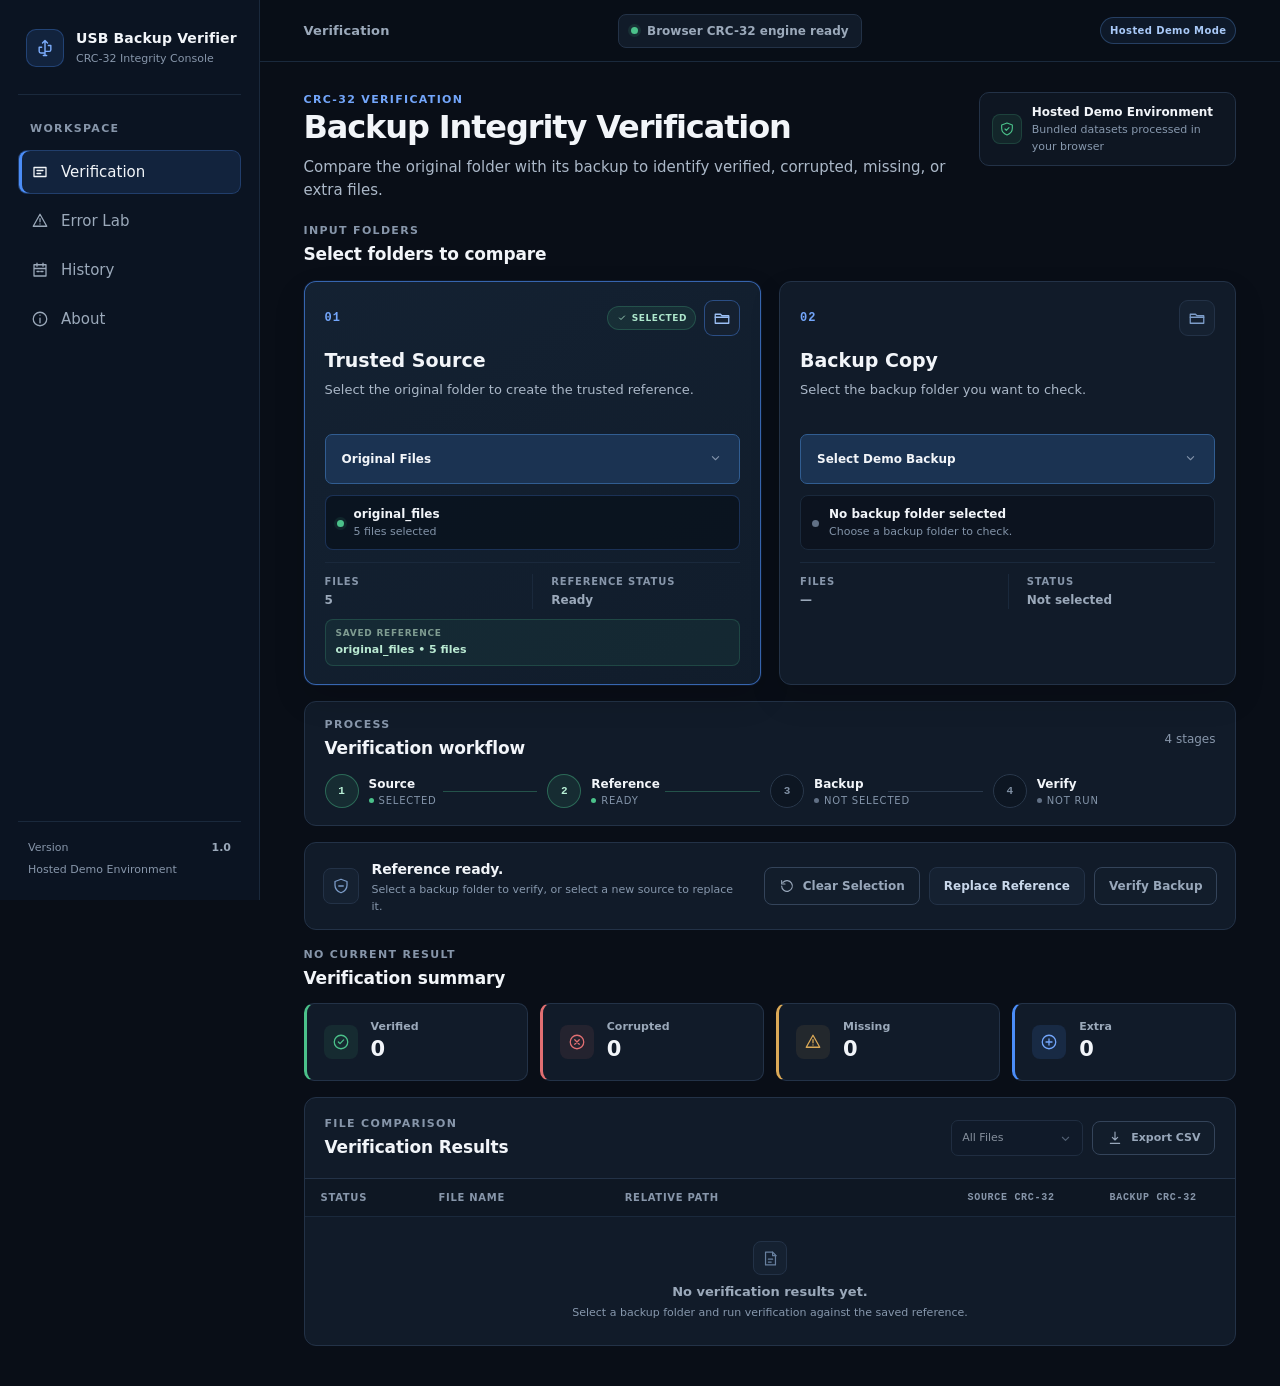
==== CN/static_demo/index.html @ d2a0a77e "Convert hosted demo to zero-cold-start static site" ====
<!doctype html>
<html lang="en">
<head>
    <meta charset="utf-8">
    <meta name="viewport" content="width=device-width, initial-scale=1">
    <meta name="description" content="Browser-based CRC-32 USB backup integrity demonstration.">
    <title>USB Backup Verifier</title>
    <link rel="icon" href="data:image/svg+xml,%3Csvg xmlns='http://www.w3.org/2000/svg' viewBox='0 0 64 64'%3E%3Crect width='64' height='64' rx='14' fill='%23111b29'/%3E%3Cpath d='M32 14v31m0-31 8 8m-8-8-8 8M22 31h-8v12a6 6 0 0 0 6 6h12m10-22h8v12a6 6 0 0 1-6 6H32' fill='none' stroke='%236da0f5' stroke-width='5' stroke-linecap='round' stroke-linejoin='round'/%3E%3C/svg%3E">
    <link rel="stylesheet" href="css/styles.css">
    <script src="js/crc32.js" defer></script>
    <script src="js/demo-data.js" defer></script>
    <script src="js/verification.js" defer></script>
    <script src="js/simulation.js" defer></script>
    <script src="js/error-lab.js" defer></script>
    <script src="js/history.js" defer></script>
    <script src="js/history-store.js" defer></script>
    <script src="js/target-picker.js" defer></script>
    <script src="js/select-picker.js" defer></script>
    <script src="js/verification-results.js" defer></script>
    <script src="js/app.js" defer></script>
</head>
<body data-app-mode="demo">
    <div class="app-shell">
        <aside class="sidebar" aria-label="Application sidebar">
            <div class="brand-block">
                <div class="brand-mark" aria-hidden="true">
                    <svg viewBox="0 0 24 24"><path d="M12 3v12m0-12 3 3m-3-3L9 6M8 11H5v5a2 2 0 0 0 2 2h5m4-9h3v5a2 2 0 0 1-2 2h-5m0-1v6m-2 0h4"/></svg>
                </div>
                <div class="brand-copy">
                    <p class="brand-name">USB Backup Verifier</p>
                    <p class="brand-subtitle">CRC-32 Integrity Console</p>
                </div>
            </div>
            <nav class="primary-nav" aria-label="Primary navigation">
                <p class="nav-label">Workspace</p>
                <a class="nav-item active" href="#verification" data-view-link="verification" aria-label="Verification" aria-current="page">
                    <svg viewBox="0 0 24 24" aria-hidden="true"><path d="M4 6h16v12H4zM8 10h8m-8 4h5"/></svg>
                    <span>Verification</span>
                </a>
                <a class="nav-item" href="#error-lab" data-view-link="error-lab" aria-label="Error Lab">
                    <svg viewBox="0 0 24 24" aria-hidden="true"><path d="m12 3 9 16H3L12 3Zm0 6v4m0 3v.01"/></svg>
                    <span>Error Lab</span>
                </a>
                <a class="nav-item" href="#history" data-view-link="history" aria-label="History">
                    <svg viewBox="0 0 24 24" aria-hidden="true"><path d="M4 5h16v15H4zM8 3v4m8-4v4M4 10h16m-12 4h3m2 0h3"/></svg>
                    <span>History</span>
                </a>
                <a class="nav-item" href="#about" data-view-link="about" aria-label="About">
                    <svg viewBox="0 0 24 24" aria-hidden="true"><circle cx="12" cy="12" r="9"/><path d="M12 11v6m0-10v.01"/></svg>
                    <span>About</span>
                </a>
            </nav>
            <div class="sidebar-meta">
                <div class="meta-row"><span>Version</span><strong>1.0</strong></div>
                <p>Hosted Demo Environment</p>
            </div>
        </aside>

        <main class="main-area">
            <header class="topbar">
                <div class="topbar-context"><h1 id="topbar-page-title">Verification</h1></div>
                <div class="engine-status" id="engine-status" role="status" aria-live="polite">
                    <span class="status-dot" aria-hidden="true"></span>
                    <span>Checking browser engine</span>
                </div>
                <span class="hosted-mode-badge" >Hosted Demo Mode</span>
            </header>

            <section class="content" id="verification-view" data-view="verification" aria-labelledby="page-title">
                <div class="page-header">
                    <div class="page-heading">
                        <p class="section-kicker">CRC-32 Verification</p>
                        <h2 id="page-title">Backup Integrity Verification</h2>
                        <p>Compare the original folder with its backup to identify verified, corrupted, missing, or extra files.</p>
                    </div>
                    <div class="local-processing" aria-label="Processing environment information">
                        <div class="local-processing-icon" aria-hidden="true">
                            <svg viewBox="0 0 24 24"><path d="M12 3 20 6v5c0 5-3.4 8.2-8 10-4.6-1.8-8-5-8-10V6l8-3Z"/><path d="m9 12 2 2 4-4"/></svg>
                        </div>
                        <div><strong>Hosted Demo Environment</strong><span>Bundled datasets processed in your browser</span></div>
                    </div>
                </div>

                <section class="workspace-section" aria-labelledby="folder-selection-title">
                    <div class="section-heading">
                        <div><p class="section-label">Input folders</p><h3 id="folder-selection-title">Select folders to compare</h3></div>
                    </div>
                    <div class="folder-grid">
                        <article class="folder-card" id="source-card">
                            <div class="folder-card-header">
                                <span class="card-number">01</span>
                                <div class="folder-card-status" aria-hidden="true">
                                    <span class="folder-ready-badge"><svg viewBox="0 0 24 24"><path d="m7 12 3 3 7-7"/></svg>Selected</span>
                                    <div class="folder-icon"><svg viewBox="0 0 24 24"><path d="M3 7h7l2 2h9v10H3V7Z"/><path d="M3 11h18"/></svg></div>
                                </div>
                            </div>
                            <h4>Trusted Source</h4>
                            <p class="folder-description">Select the original folder to create the trusted reference.</p>
                            <button class="button button-folder" id="select-source-button" type="button" hidden>
                                <svg viewBox="0 0 24 24" aria-hidden="true"><path d="M3 7h7l2 2h9v10H3V7Z"/><path d="M12 13v5m-2-3 2-2 2 2"/></svg>
                                <span id="select-source-label">Select Source Folder</span>
                            </button>
                            <div class="demo-dataset-control" id="source-demo-control" >
                                <select id="source-demo-select" hidden aria-hidden="true" tabindex="-1"><option value="original_files">Original Files</option></select>
                                <div class="history-select-picker demo-dataset-picker" id="source-demo-picker">
                                    <button class="history-picker-trigger" id="source-demo-trigger" type="button" role="combobox" aria-label="Select Demo Source" aria-haspopup="listbox" aria-expanded="false" aria-controls="source-demo-listbox"><span data-picker-value>Original Files</span><svg viewBox="0 0 24 24" aria-hidden="true"><path d="m7 9 5 5 5-5"/></svg></button>
                                    <div class="history-picker-listbox" id="source-demo-listbox" role="listbox" aria-label="Demo source datasets" hidden></div>
                                </div>
                            </div>
                            <div class="selection-state" role="status" aria-live="polite">
                                <span class="selection-indicator" aria-hidden="true"></span>
                                <div><strong id="source-folder-name">No source folder selected</strong><span id="source-selection-detail">Choose a folder to create the reference.</span></div>
                            </div>
                            <dl class="folder-metadata">
                                <div><dt>Files</dt><dd id="source-file-count">—</dd></div>
                                <div><dt>Reference status</dt><dd id="source-reference-status">Not created</dd></div>
                            </dl>
                            <div class="saved-reference-note" id="saved-reference-note" hidden>
                                <span>Saved reference</span>
                                <strong id="saved-reference-summary"></strong>
                            </div>
                        </article>

                        <article class="folder-card" id="backup-card">
                            <div class="folder-card-header">
                                <span class="card-number">02</span>
                                <div class="folder-card-status" aria-hidden="true">
                                    <span class="folder-ready-badge"><svg viewBox="0 0 24 24"><path d="m7 12 3 3 7-7"/></svg>Selected</span>
                                    <div class="folder-icon"><svg viewBox="0 0 24 24"><path d="M3 7h7l2 2h9v10H3V7Z"/><path d="M3 11h18"/></svg></div>
                                </div>
                            </div>
                            <h4>Backup Copy</h4>
                            <p class="folder-description">Select the backup folder you want to check.</p>
                            <button class="button button-folder" id="select-backup-button" type="button" hidden>
                                <svg viewBox="0 0 24 24" aria-hidden="true"><path d="M3 7h7l2 2h9v10H3V7Z"/><path d="M12 13v5m-2-3 2-2 2 2"/></svg>
                                <span id="select-backup-label">Select Backup Folder</span>
                            </button>
                            <div class="demo-dataset-control" id="backup-demo-control" >
                                <select id="backup-demo-select" hidden aria-hidden="true" tabindex="-1">
                                    <option value="" disabled selected>Select Demo Backup</option>
                                    <option value="backup_clean">Clean Backup</option><option value="backup_corrupted">Corrupted Backup</option><option value="backup_missing">Missing File Backup</option><option value="backup_extra">Extra File Backup</option><option value="backup_mixed">Mixed Issues Backup</option>
                                </select>
                                <div class="history-select-picker demo-dataset-picker" id="backup-demo-picker">
                                    <button class="history-picker-trigger" id="backup-demo-trigger" type="button" role="combobox" aria-label="Select Demo Backup" aria-haspopup="listbox" aria-expanded="false" aria-controls="backup-demo-listbox"><span data-picker-value>Select Demo Backup</span><svg viewBox="0 0 24 24" aria-hidden="true"><path d="m7 9 5 5 5-5"/></svg></button>
                                    <div class="history-picker-listbox" id="backup-demo-listbox" role="listbox" aria-label="Demo backup datasets" hidden></div>
                                </div>
                            </div>
                            <div class="selection-state" role="status" aria-live="polite">
                                <span class="selection-indicator" aria-hidden="true"></span>
                                <div><strong id="backup-folder-name">No backup folder selected</strong><span id="backup-selection-detail">Choose a backup folder to check.</span></div>
                            </div>
                            <dl class="folder-metadata">
                                <div><dt>Files</dt><dd id="backup-file-count">—</dd></div>
                                <div><dt>Status</dt><dd id="backup-status">Not selected</dd></div>
                            </dl>
                        </article>
                    </div>
                </section>

                <section class="workflow-panel" aria-labelledby="workflow-title">
                    <div class="panel-heading-inline">
                        <div><p class="section-label">Process</p><h3 id="workflow-title">Verification workflow</h3></div>
                        <span>4 stages</span>
                    </div>
                    <ol class="workflow-steps">
                        <li class="workflow-step" id="workflow-source" data-state="waiting">
                            <span class="workflow-index">1</span><div><strong>Source</strong><span class="workflow-state">Not selected</span></div>
                        </li>
                        <li class="workflow-step" id="workflow-reference" data-state="not-created">
                            <span class="workflow-index">2</span><div><strong>Reference</strong><span class="workflow-state">Not created</span></div>
                        </li>
                        <li class="workflow-step" id="workflow-backup" data-state="waiting">
                            <span class="workflow-index">3</span><div><strong>Backup</strong><span class="workflow-state">Not selected</span></div>
                        </li>
                        <li class="workflow-step" id="workflow-verify" data-state="not-run">
                            <span class="workflow-index">4</span><div><strong>Verify</strong><span class="workflow-state">Not run</span></div>
                        </li>
                    </ol>
                </section>

                <section class="action-panel" aria-labelledby="actions-title">
                    <div class="action-copy">
                        <div class="action-icon" aria-hidden="true"><svg viewBox="0 0 24 24"><path d="M12 3 20 6v5c0 5-3.4 8.2-8 10-4.6-1.8-8-5-8-10V6l8-3Z"/><path d="M9 12h6"/></svg></div>
                        <div>
                            <h3 id="actions-title">Ready to begin</h3>
                            <p id="actions-helper">Select a trusted source folder to create the reference.</p>
                            <p class="reference-feedback" id="reference-feedback" role="status" aria-live="polite" hidden></p>
                        </div>
                    </div>
                    <div class="action-buttons">
                        <button class="button button-ghost" id="clear-selection-button" type="button" disabled>
                            <svg viewBox="0 0 24 24" aria-hidden="true"><path d="M4 12a8 8 0 1 0 2-5.3M4 4v5h5"/></svg>
                            Clear Selection
                        </button>
                        <button class="button button-secondary" id="generate-reference-button" type="button" disabled>
                            <span class="button-spinner" id="generate-reference-spinner" aria-hidden="true" hidden></span>
                            <span id="generate-reference-label">Generate Reference</span>
                        </button>
                        <button class="button button-primary" id="verify-backup-button" type="button" disabled>
                            <span class="button-spinner" id="verify-backup-spinner" aria-hidden="true" hidden></span>
                            <span id="verify-backup-label">Verify Backup</span>
                        </button>
                    </div>
                </section>

                <section class="summary-section" aria-labelledby="summary-title">
                    <div class="section-heading compact-heading">
                        <div><p class="section-label" id="summary-state-label">No current result</p><h3 id="summary-title">Verification summary</h3></div>
                    </div>
                    <div class="summary-grid">
                        <article class="summary-card summary-verified">
                            <div class="summary-icon" aria-hidden="true"><svg viewBox="0 0 24 24"><circle cx="12" cy="12" r="9"/><path d="m8.5 12 2.2 2.2 4.8-5"/></svg></div>
                            <div><span>Verified</span><strong id="summary-verified-count">0</strong></div>
                        </article>
                        <article class="summary-card summary-corrupted">
                            <div class="summary-icon" aria-hidden="true"><svg viewBox="0 0 24 24"><circle cx="12" cy="12" r="9"/><path d="m9 9 6 6m0-6-6 6"/></svg></div>
                            <div><span>Corrupted</span><strong id="summary-corrupted-count">0</strong></div>
                        </article>
                        <article class="summary-card summary-missing">
                            <div class="summary-icon" aria-hidden="true"><svg viewBox="0 0 24 24"><path d="m12 3 9 16H3L12 3Z"/><path d="M12 9v4m0 3v.01"/></svg></div>
                            <div><span>Missing</span><strong id="summary-missing-count">0</strong></div>
                        </article>
                        <article class="summary-card summary-extra">
                            <div class="summary-icon" aria-hidden="true"><svg viewBox="0 0 24 24"><circle cx="12" cy="12" r="9"/><path d="M12 8v8m-4-4h8"/></svg></div>
                            <div><span>Extra</span><strong id="summary-extra-count">0</strong></div>
                        </article>
                    </div>
                </section>

                <section class="results-panel" aria-labelledby="results-title">
                    <div class="results-header">
                        <div><p class="section-label">File comparison</p><h3 id="results-title">Verification Results</h3></div>
                        <div class="results-controls">
                            <label class="visually-hidden" id="results-filter-label" for="results-filter">Filter verification results</label>
                            <select id="results-filter" hidden aria-hidden="true" tabindex="-1" disabled>
                                <option value="all">All Files</option>
                                <option value="verified">Verified</option>
                                <option value="corrupted">Corrupted</option>
                                <option value="missing">Missing</option>
                                <option value="extra">Extra</option>
                            </select>
                            <div class="history-select-picker verification-results-picker" id="results-filter-picker">
                                <button class="history-picker-trigger" id="results-filter-trigger" type="button" role="combobox" aria-labelledby="results-filter-label results-filter-value" aria-haspopup="listbox" aria-expanded="false" aria-controls="results-filter-listbox">
                                    <span data-picker-value id="results-filter-value">All Files</span>
                                    <svg viewBox="0 0 24 24" aria-hidden="true"><path d="m7 10 5 5 5-5"/></svg>
                                </button>
                                <div class="history-picker-listbox" id="results-filter-listbox" role="listbox" aria-labelledby="results-filter-label" hidden></div>
                            </div>
                            <button class="button button-ghost button-small" id="export-csv-button" type="button" disabled>
                                <span class="button-spinner" id="export-csv-spinner" aria-hidden="true" hidden></span>
                                <svg viewBox="0 0 24 24" aria-hidden="true"><path d="M12 3v12m0 0 4-4m-4 4-4-4M5 20h14"/></svg>
                                <span id="export-csv-label">Export CSV</span>
                            </button>
                        </div>
                    </div>
                    <div class="table-wrap">
                        <table>
                            <colgroup>
                                <col class="result-status-column">
                                <col class="result-file-column">
                                <col class="result-path-column">
                                <col class="result-crc-column">
                                <col class="result-crc-column">
                            </colgroup>
                            <thead><tr><th scope="col">Status</th><th scope="col">File Name</th><th scope="col">Relative Path</th><th scope="col">Source CRC-32</th><th scope="col">Backup CRC-32</th></tr></thead>
                            <tbody id="verification-results-body">
                                <tr>
                                    <td class="empty-results" colspan="5">
                                        <div class="empty-results-icon" aria-hidden="true"><svg viewBox="0 0 24 24"><path d="M5 3h10l4 4v14H5V3Z"/><path d="M15 3v5h5M9 13h6m-6 4h4"/></svg></div>
                                        <strong>No verification results yet.</strong>
                                        <span>Create a trusted reference, then select a backup folder to run verification.</span>
                                    </td>
                                </tr>
                            </tbody>
                        </table>
                    </div>
                </section>
            </section>

            <section class="content lab-content" id="error-lab-view" data-view="error-lab" aria-labelledby="lab-page-title" hidden>
                <div class="page-header">
                    <div class="page-heading">
                        <p class="section-kicker">CRC-32 Test Environment</p>
                        <h2 id="lab-page-title">Error Simulation Lab</h2>
                        <p>Create controlled backup errors and observe how CRC-32 integrity verification responds.</p>
                    </div>
                    <div class="local-processing lab-safety-heading" aria-label="Non-destructive testing information">
                        <div class="local-processing-icon" aria-hidden="true">
                            <svg viewBox="0 0 24 24"><path d="M12 3 20 6v5c0 5-3.4 8.2-8 10-4.6-1.8-8-5-8-10V6l8-3Z"/><path d="m9 12 2 2 4-4"/></svg>
                        </div>
                        <div><strong>Non-destructive testing</strong><span>Source and backup files stay unchanged</span></div>
                    </div>
                </div>

                <section class="lab-reference-panel" aria-labelledby="lab-reference-title">
                    <div class="lab-reference-copy">
                        <div class="lab-reference-icon" aria-hidden="true">
                            <svg viewBox="0 0 24 24"><path d="M5 3h10l4 4v14H5V3Z"/><path d="M15 3v5h5M9 13h6m-6 4h4"/></svg>
                        </div>
                        <div>
                            <p class="section-label">Trusted baseline</p>
                            <h3 id="lab-reference-title">Reference status</h3>
                            <p id="lab-reference-detail">Checking saved reference…</p>
                        </div>
                    </div>
                    <span class="reference-status-badge" id="lab-reference-badge">Checking</span>
                    <button class="button button-secondary" id="lab-go-verification-button" type="button" data-go-view="verification" hidden>Go to Verification</button>
                </section>

                <section class="lab-setup-grid" aria-label="Step 01 — Backup input">
                    <article class="lab-panel" id="lab-backup-card">
                        <div class="lab-panel-heading">
                            <div><p class="section-label">Step 01</p><h3>Select backup folder</h3></div>
                            <span class="lab-step-status" id="lab-backup-status">Not selected</span>
                        </div>
                        <p class="lab-panel-description">Choose a clean backup copy to use as the in-memory simulation baseline.</p>
                        <button class="button button-folder" id="lab-select-backup-button" type="button" hidden>
                            <svg viewBox="0 0 24 24" aria-hidden="true"><path d="M3 7h7l2 2h9v10H3V7Z"/><path d="M12 13v5m-2-3 2-2 2 2"/></svg>
                            <span id="lab-select-backup-label">Select Backup Folder</span>
                        </button>
                        <div class="demo-dataset-control" id="lab-demo-control" >
                            <select id="lab-demo-select" hidden aria-hidden="true" tabindex="-1"><option value="backup_clean">Clean Backup</option></select>
                            <div class="history-select-picker demo-dataset-picker" id="lab-demo-picker">
                                <button class="history-picker-trigger" id="lab-demo-trigger" type="button" role="combobox" aria-label="Select Demo Backup" aria-haspopup="listbox" aria-expanded="false" aria-controls="lab-demo-listbox"><span data-picker-value>Clean Backup</span><svg viewBox="0 0 24 24" aria-hidden="true"><path d="m7 9 5 5 5-5"/></svg></button>
                                <div class="history-picker-listbox" id="lab-demo-listbox" role="listbox" aria-label="Error Lab demo backup datasets" hidden></div>
                            </div>
                        </div>
                        <div class="selection-state" id="lab-backup-selection" role="status" aria-live="polite">
                            <span class="selection-indicator" aria-hidden="true"></span>
                            <div><strong id="lab-backup-name">No backup folder selected</strong><span id="lab-backup-detail">Choose a backup folder to begin.</span></div>
                        </div>
                    </article>
                </section>

                <fieldset class="simulation-methods">
                    <legend class="visually-hidden">Choose simulation method</legend>
                    <div class="simulation-methods-header">
                        <p class="section-label">Step 02</p>
                        <h3>Choose simulation method</h3>
                    </div>
                    <div class="simulation-grid">
                        <label class="simulation-option">
                            <input type="radio" name="lab-simulation" value="modify-byte" disabled>
                            <span class="simulation-option-header"><span class="simulation-option-code">M1</span><span class="simulation-option-marker" aria-hidden="true"></span></span>
                            <strong>Modify Byte</strong>
                            <span class="simulation-option-description">Changes one byte while keeping the file size unchanged.</span>
                            <em class="result-badge result-corrupted">Corrupted</em>
                        </label>
                        <label class="simulation-option">
                            <input type="radio" name="lab-simulation" value="append-data" disabled>
                            <span class="simulation-option-header"><span class="simulation-option-code">M2</span><span class="simulation-option-marker" aria-hidden="true"></span></span>
                            <strong>Append Data</strong>
                            <span class="simulation-option-description">Adds a small controlled byte sequence to the selected file.</span>
                            <em class="result-badge result-corrupted">Corrupted</em>
                        </label>
                        <label class="simulation-option">
                            <input type="radio" name="lab-simulation" value="truncate-file" disabled>
                            <span class="simulation-option-header"><span class="simulation-option-code">M3</span><span class="simulation-option-marker" aria-hidden="true"></span></span>
                            <strong>Truncate File</strong>
                            <span class="simulation-option-description">Removes a controlled number of bytes from the end of the file.</span>
                            <em class="result-badge result-corrupted">Corrupted</em>
                        </label>
                        <label class="simulation-option">
                            <input type="radio" name="lab-simulation" value="remove-file" disabled>
                            <span class="simulation-option-header"><span class="simulation-option-code">M4</span><span class="simulation-option-marker" aria-hidden="true"></span></span>
                            <strong>Remove File</strong>
                            <span class="simulation-option-description">Simulates the selected backup file as missing without deleting it from disk.</span>
                            <em class="result-badge result-missing">Missing</em>
                        </label>
                        <label class="simulation-option">
                            <input type="radio" name="lab-simulation" value="add-extra" disabled>
                            <span class="simulation-option-header"><span class="simulation-option-code">M5</span><span class="simulation-option-marker" aria-hidden="true"></span></span>
                            <strong>Add Extra File</strong>
                            <span class="simulation-option-description">Creates a temporary file that does not exist in the trusted reference.</span>
                            <em class="result-badge result-extra">Extra</em>
                        </label>
                    </div>
                </fieldset>

                <article class="lab-panel target-panel" aria-labelledby="lab-target-title">
                    <div class="lab-panel-heading">
                        <div><p class="section-label">Step 03</p><h3 id="lab-target-title">Choose target file</h3></div>
                        <span class="lab-step-status" id="lab-target-status">Not ready</span>
                    </div>
                    <p class="lab-panel-description" id="lab-target-help">Complete Steps 01 and 02 first.</p>
                    <div id="lab-target-control">
                        <label class="select-label" id="lab-target-label" for="lab-target-trigger">Relative file path</label>
                        <select class="lab-select" id="lab-target-select" disabled hidden>
                            <option value="">Select a target file</option>
                        </select>
                        <div class="lab-target-picker" id="lab-target-picker">
                            <button class="lab-select lab-target-trigger" id="lab-target-trigger" type="button" role="combobox" aria-labelledby="lab-target-label" aria-describedby="lab-target-help lab-target-note" aria-haspopup="listbox" aria-expanded="false" aria-controls="lab-target-listbox" disabled>
                                <span id="lab-target-value">Select a target file</span>
                                <svg viewBox="0 0 24 24" aria-hidden="true"><path d="m7 10 5 5 5-5"/></svg>
                            </button>
                            <div class="lab-target-listbox" id="lab-target-listbox" role="listbox" aria-labelledby="lab-target-label" hidden></div>
                        </div>
                    </div>
                    <div class="lab-target-info" id="lab-target-info" role="note" aria-describedby="lab-target-note" hidden>
                        <svg viewBox="0 0 24 24" aria-hidden="true"><path d="M14 3H6a2 2 0 0 0-2 2v14a2 2 0 0 0 2 2h12a2 2 0 0 0 2-2V9Z"/><path d="M14 3v6h6M12 12v6m-3-3h6"/></svg>
                        <span>Automatically generated during simulation</span>
                    </div>
                    <p class="field-note" id="lab-target-note">Full relative paths keep duplicate filenames distinct.</p>
                </article>

                <section class="lab-action-panel" aria-labelledby="lab-action-title">
                    <div class="lab-action-notice">
                        <div class="action-icon" aria-hidden="true"><svg viewBox="0 0 24 24"><path d="M12 3 20 6v5c0 5-3.4 8.2-8 10-4.6-1.8-8-5-8-10V6l8-3Z"/><path d="m9 12 2 2 4-4"/></svg></div>
                        <div>
                            <p class="section-label">Step 04</p>
                            <h3 id="lab-action-title">Run controlled simulation</h3>
                            <p>Mutations are applied only to temporary in-memory data.</p>
                            <p class="reference-feedback" id="lab-feedback" role="status" aria-live="polite" hidden></p>
                        </div>
                    </div>
                    <div class="action-buttons">
                        <span class="lab-step-status" id="lab-action-status">Not run</span>
                        <button class="button button-ghost" id="lab-reset-button" type="button" disabled>Reset Lab</button>
                        <button class="button button-primary" id="lab-run-button" type="button" disabled>
                            <span class="button-spinner" id="lab-run-spinner" aria-hidden="true" hidden></span>
                            <span id="lab-run-label">Run Simulation</span>
                        </button>
                    </div>
                </section>

                <section class="lab-result-panel" id="lab-result-panel" aria-labelledby="lab-result-title" aria-live="polite" hidden>
                    <div class="lab-result-header">
                        <div><p class="section-label">Simulation complete</p><h3 id="lab-result-title">Simulation Result</h3></div>
                        <span class="simulation-pass-badge" id="lab-result-badge">Expected result detected</span>
                    </div>
                    <dl class="lab-result-grid">
                        <div><dt>Method</dt><dd id="lab-result-simulation">—</dd></div>
                        <div><dt id="lab-result-target-label">Target</dt><dd id="lab-result-target">—</dd></div>
                        <div><dt>Expected Detection</dt><dd id="lab-result-expected">—</dd></div>
                        <div><dt>Detected Result</dt><dd id="lab-result-actual">—</dd></div>
                        <div><dt>Outcome</dt><dd id="lab-result-outcome">—</dd></div>
                    </dl>
                    <div class="lab-detail-grid">
                        <div class="lab-crc-card"><span>Reference CRC-32</span><strong id="lab-source-crc">—</strong></div>
                        <div class="lab-crc-card"><span>Simulated Backup CRC-32</span><strong id="lab-backup-crc">—</strong></div>
                        <div class="lab-size-card" id="lab-size-card" hidden>
                            <span>Original size</span><strong id="lab-original-size">—</strong>
                            <span>Simulated size</span><strong id="lab-simulated-size">—</strong>
                        </div>
                    </div>
                    <div class="lab-summary" aria-label="Simulation verification totals">
                        <div><span>Verified</span><strong id="lab-summary-verified">0</strong></div>
                        <div><span>Corrupted</span><strong id="lab-summary-corrupted">0</strong></div>
                        <div><span>Missing</span><strong id="lab-summary-missing">0</strong></div>
                        <div><span>Extra</span><strong id="lab-summary-extra">0</strong></div>
                    </div>
                </section>
            </section>

            <section class="content history-content" id="history-view" data-view="history" aria-labelledby="history-page-title" hidden>
                <div class="page-header history-page-header">
                    <div class="page-heading">
                        <p class="section-kicker">Verification Records</p>
                        <h2 id="history-page-title">Verification History</h2>
                        <p>Review previous backup integrity checks and inspect detected differences.</p>
                    </div>
                    <div class="local-processing" aria-label="History storage information">
                        <div class="local-processing-icon" aria-hidden="true">
                            <svg viewBox="0 0 24 24"><path d="M4 5h16v15H4zM8 3v4m8-4v4M4 10h16"/><path d="M8 14h3m2 0h3m-8 3h3"/></svg>
                        </div>
                        <div><strong>Local browser history</strong><span>Stored on this device</span></div>
                    </div>
                </div>

                <div class="history-metrics" aria-label="History totals">
                    <article class="history-metric"><span>Total checks</span><strong id="history-total-count">0</strong></article>
                    <article class="history-metric history-metric-clean"><span>Clean checks</span><strong id="history-clean-count">0</strong></article>
                    <article class="history-metric history-metric-issues"><span>Checks with issues</span><strong id="history-issues-count">0</strong></article>
                </div>

                <section class="history-list-panel" aria-labelledby="history-list-title">
                    <div class="history-panel-header">
                        <div><p class="section-label">Verification history</p><h3 id="history-list-title">Completed checks</h3></div>
                        <button class="button button-ghost button-small history-clear-button" id="history-clear-button" type="button" disabled>
                            <svg viewBox="0 0 24 24" aria-hidden="true"><path d="M4 7h16M9 7V4h6v3m-8 0 1 13h8l1-13M10 11v5m4-5v5"/></svg>
                            Clear History
                        </button>
                    </div>
                    <div class="history-toolbar" id="history-toolbar" hidden>
                        <label class="history-search" for="history-search-input">
                            <span class="visually-hidden">Search history</span>
                            <svg viewBox="0 0 24 24" aria-hidden="true"><circle cx="11" cy="11" r="7"/><path d="m16 16 4 4"/></svg>
                            <input id="history-search-input" type="search" placeholder="Search history" autocomplete="off">
                        </label>
                        <div class="history-toolbar-field">
                            <span id="history-status-label">Status</span>
                            <select id="history-status-filter" hidden aria-hidden="true" tabindex="-1">
                                <option value="all">All</option>
                                <option value="clean">Clean</option>
                                <option value="issues">Issues</option>
                            </select>
                            <div class="history-select-picker" id="history-status-picker">
                                <button class="history-picker-trigger" id="history-status-trigger" type="button" role="combobox" aria-labelledby="history-status-label history-status-value" aria-haspopup="listbox" aria-expanded="false" aria-controls="history-status-listbox">
                                    <span data-picker-value id="history-status-value">All</span>
                                    <svg viewBox="0 0 24 24" aria-hidden="true"><path d="m7 10 5 5 5-5"/></svg>
                                </button>
                                <div class="history-picker-listbox" id="history-status-listbox" role="listbox" aria-labelledby="history-status-label" hidden></div>
                            </div>
                        </div>
                        <div class="history-toolbar-field">
                            <span id="history-sort-label">Sort</span>
                            <select id="history-sort-order" hidden aria-hidden="true" tabindex="-1">
                                <option value="newest">Newest first</option>
                                <option value="oldest">Oldest first</option>
                            </select>
                            <div class="history-select-picker" id="history-sort-picker">
                                <button class="history-picker-trigger" id="history-sort-trigger" type="button" role="combobox" aria-labelledby="history-sort-label history-sort-value" aria-haspopup="listbox" aria-expanded="false" aria-controls="history-sort-listbox">
                                    <span data-picker-value id="history-sort-value">Newest first</span>
                                    <svg viewBox="0 0 24 24" aria-hidden="true"><path d="m7 10 5 5 5-5"/></svg>
                                </button>
                                <div class="history-picker-listbox" id="history-sort-listbox" role="listbox" aria-labelledby="history-sort-label" hidden></div>
                            </div>
                        </div>
                        <output class="history-result-count" id="history-result-count" aria-live="polite"></output>
                    </div>
                    <p class="history-feedback" id="history-feedback" role="status" aria-live="polite" hidden></p>
                    <div class="history-list" id="history-list"></div>
                    <div class="history-filter-empty" id="history-filter-empty" hidden>
                        <div class="empty-results-icon" aria-hidden="true"><svg viewBox="0 0 24 24"><circle cx="11" cy="11" r="7"/><path d="m16 16 4 4M8 11h6"/></svg></div>
                        <strong>No matching checks</strong>
                        <span>Try changing your search or filters.</span>
                    </div>
                    <div class="history-empty" id="history-empty">
                        <div class="empty-results-icon" aria-hidden="true"><svg viewBox="0 0 24 24"><path d="M4 5h16v15H4zM8 3v4m8-4v4M4 10h16"/><path d="M8 15h8"/></svg></div>
                        <strong>No verification history yet</strong>
                        <span>Completed backup checks will appear here.</span>
                        <button class="button button-primary" type="button" data-go-view="verification">Go to Verification</button>
                    </div>
                </section>

                <section class="history-detail-panel" id="history-detail-panel" aria-labelledby="history-detail-title" hidden>
                    <div class="history-panel-header history-detail-header">
                        <div><p class="section-label">Check details</p><h3 id="history-detail-title">Verification details</h3></div>
                        <div class="history-detail-actions">
                            <button class="button button-secondary button-small" id="history-export-csv-button" type="button" disabled>
                                <span class="button-spinner" id="history-export-csv-spinner" aria-hidden="true" hidden></span>
                                <svg viewBox="0 0 24 24" aria-hidden="true"><path d="M12 3v12m0 0 4-4m-4 4-4-4M5 20h14"/></svg>
                                <span id="history-export-csv-label">Export CSV</span>
                            </button>
                            <button class="button button-ghost button-small" id="history-detail-close" type="button" aria-label="Close verification details">Close</button>
                        </div>
                    </div>
                    <dl class="history-detail-meta">
                        <div><dt>Checked</dt><dd id="history-detail-checked">—</dd></div>
                        <div><dt>Reference</dt><dd id="history-detail-reference">—</dd></div>
                        <div><dt>Backup</dt><dd id="history-detail-backup">—</dd></div>
                        <div><dt>Overall result</dt><dd><span class="history-status" id="history-detail-overall">—</span></dd></div>
                        <div><dt>Reference created</dt><dd id="history-detail-reference-date">—</dd></div>
                    </dl>
                    <div class="history-detail-summary" aria-label="Selected check totals">
                        <div><span>Verified</span><strong id="history-detail-verified">0</strong></div>
                        <div><span>Corrupted</span><strong id="history-detail-corrupted">0</strong></div>
                        <div><span>Missing</span><strong id="history-detail-missing">0</strong></div>
                        <div><span>Extra</span><strong id="history-detail-extra">0</strong></div>
                    </div>
                    <div class="history-detail-results-header">
                        <div class="history-detail-results-title">
                            <h4>File results</h4>
                            <output id="history-results-count" aria-live="polite"></output>
                        </div>
                        <div class="history-detail-filter">
                            <span id="history-results-filter-label">Filter</span>
                            <select id="history-results-filter" hidden aria-hidden="true" tabindex="-1">
                                <option value="all">All Files</option>
                                <option value="verified">Verified</option>
                                <option value="corrupted">Corrupted</option>
                                <option value="missing">Missing</option>
                                <option value="extra">Extra</option>
                            </select>
                            <div class="history-select-picker" id="history-results-picker">
                                <button class="history-picker-trigger" id="history-results-trigger" type="button" role="combobox" aria-labelledby="history-results-filter-label history-results-value" aria-haspopup="listbox" aria-expanded="false" aria-controls="history-results-listbox">
                                    <span data-picker-value id="history-results-value">All Files</span>
                                    <svg viewBox="0 0 24 24" aria-hidden="true"><path d="m7 10 5 5 5-5"/></svg>
                                </button>
                                <div class="history-picker-listbox" id="history-results-listbox" role="listbox" aria-labelledby="history-results-filter-label" hidden></div>
                            </div>
                        </div>
                    </div>
                    <div class="table-wrap">
                        <table>
                            <thead><tr><th scope="col">Status</th><th scope="col">File</th><th scope="col">Relative Path</th><th scope="col">Source CRC-32</th><th scope="col">Backup CRC-32</th></tr></thead>
                            <tbody id="history-results-body"></tbody>
                        </table>
                    </div>
                </section>
            </section>

            <section class="content about-content" id="about-view" data-view="about" aria-labelledby="about-page-title" hidden>
                <div class="page-header about-page-header">
                    <div class="page-heading">
                        <p class="section-kicker">Project Information</p>
                        <h2 id="about-page-title">About USB Backup Verifier</h2>
                        <p>A browser-based CRC-32 demonstration that compares a bundled trusted source with demo backups and detects changed, missing, or unexpected files.</p>
                    </div>
                    <div class="about-version-badge" aria-label="Application version 1.0, hosted static demo">
                        <span>Version 1.0</span>
                        <strong>Hosted static demo</strong>
                    </div>
                </div>

                <div class="about-layout">
                    <section class="about-panel about-overview" aria-labelledby="about-purpose-title">
                        <div>
                            <div class="about-section-heading">
                                <p class="section-label">What this tool does</p>
                                <h3 id="about-purpose-title">Backup integrity verification</h3>
                            </div>
                            <p>The demonstration creates a trusted CRC-32 reference from the bundled source dataset and compares a selected demo backup against it. Each file is classified as Verified, Corrupted, Missing, or Extra.</p>
                        </div>
                        <div class="about-status-strip" aria-label="Verification result categories">
                            <span class="about-status status-verified">Verified</span>
                            <span class="about-status status-corrupted">Corrupted</span>
                            <span class="about-status status-missing">Missing</span>
                            <span class="about-status status-extra">Extra</span>
                        </div>
                    </section>

                    <section class="about-section" aria-labelledby="about-workflow-title">
                        <div class="about-section-heading">
                            <p class="section-label">How it works</p>
                            <h3 id="about-workflow-title">Four-step workflow</h3>
                        </div>
                        <ol class="about-process-list">
                            <li><span>01</span><div><strong>Trusted Source</strong><p>Use the bundled original-files dataset.</p></div></li>
                            <li><span>02</span><div><strong>Generate Reference</strong><p>Create trusted CRC-32 values.</p></div></li>
                            <li><span>03</span><div><strong>Select Backup</strong><p>Choose the backup to inspect.</p></div></li>
                            <li><span>04</span><div><strong>Verify</strong><p>Compare the backup with the reference.</p></div></li>
                        </ol>
                    </section>

                    <section class="about-section" aria-labelledby="about-status-title">
                        <div class="about-section-heading">
                            <p class="section-label">Status meanings</p>
                            <h3 id="about-status-title">Understand each result</h3>
                        </div>
                        <div class="about-definition-grid">
                            <article class="about-definition definition-verified"><span>Verified</span><p>Source and backup match.</p></article>
                            <article class="about-definition definition-corrupted"><span>Corrupted</span><p>The file exists but its CRC-32 differs.</p></article>
                            <article class="about-definition definition-missing"><span>Missing</span><p>The source file is absent from the backup.</p></article>
                            <article class="about-definition definition-extra"><span>Extra</span><p>The backup contains an unexpected file.</p></article>
                        </div>
                    </section>

                    <div class="about-support-grid">
                        <section class="about-panel about-crc-panel" aria-labelledby="about-crc-title">
                            <div class="about-section-heading">
                                <p class="section-label">CRC-32</p>
                                <h3 id="about-crc-title">CRC-32 Integrity Check</h3>
                            </div>
                            <p>CRC-32 creates a checksum from file data. If a file changes, its checksum will normally change, allowing accidental corruption to be detected.</p>
                            <p class="about-technical-note">CRC-32 is designed for error detection, not cryptographic security.</p>
                        </section>

                        <section class="about-panel about-features" aria-labelledby="about-features-title">
                            <div class="about-section-heading">
                                <p class="section-label">Capabilities</p>
                                <h3 id="about-features-title">Key features</h3>
                            </div>
                            <ul class="about-feature-list">
                                <li>Recursive folder verification</li>
                                <li>CRC-32 reference generation</li>
                                <li>Verified / Corrupted / Missing / Extra detection</li>
                                <li>Non-destructive Error Simulation Lab</li>
                                <li>Verification History</li>
                                <li>CSV report export</li>
                                <li>Nested folder support</li>
                                <li>Hosted demo processing</li>
                            </ul>
                        </section>
                    </div>

                    <section class="about-panel about-lab-info" aria-labelledby="about-lab-title">
                        <div>
                            <div class="about-section-heading"><p class="section-label">Controlled demonstration</p><h3 id="about-lab-title">Error Simulation Lab</h3></div>
                            <p>Demonstrates controlled file changes so CRC-32 detection can be tested without modifying the original files.</p>
                        </div>
                        <ul class="about-simulation-list" aria-label="Available error simulations">
                            <li>Modify Byte</li><li>Append Data</li><li>Truncate File</li><li>Remove File</li><li>Add Extra File</li>
                        </ul>
                    </section>
                </div>
            </section>

        </main>
    </div>

    <div class="dialog-backdrop" id="reference-replace-dialog" hidden>
        <section class="confirm-dialog" role="dialog" aria-modal="true" aria-labelledby="reference-replace-title" aria-describedby="reference-replace-description">
            <div class="confirm-dialog-icon reference-replace-icon" aria-hidden="true">!</div>
            <p class="section-kicker">Trusted reference</p>
            <h2 id="reference-replace-title">Replace trusted reference?</h2>
            <p id="reference-replace-description">This will replace the saved CRC-32 reference with the currently selected source folder. Future backup checks will use the new reference. Verification History will be preserved.</p>
            <div class="confirm-dialog-actions">
                <button class="button button-ghost" id="reference-replace-cancel" type="button">Cancel</button>
                <button class="button button-primary" id="reference-replace-confirm" type="button">Replace Reference</button>
            </div>
        </section>
    </div>

    <div class="dialog-backdrop" id="history-clear-dialog" hidden>
        <section class="confirm-dialog" role="dialog" aria-modal="true" aria-labelledby="history-clear-title" aria-describedby="history-clear-description">
            <div class="confirm-dialog-icon" aria-hidden="true">!</div>
            <p class="section-kicker">Permanent action</p>
            <h2 id="history-clear-title">Clear verification history?</h2>
            <p id="history-clear-description">This will permanently remove all saved verification records from this device. This action cannot be undone.</p>
            <div class="confirm-dialog-actions">
                <button class="button button-ghost" id="history-clear-cancel" type="button">Cancel</button>
                <button class="button button-danger" id="history-clear-confirm" type="button">Clear History</button>
            </div>
        </section>
    </div>
</body>
</html>
---- CN/static_demo/css/styles.css ----
:root {
    color-scheme: dark;
    --bg: #090e17;
    --sidebar: #0b1422;
    --surface: #111b29;
    --surface-raised: #152131;
    --surface-hover: #172538;
    --border: #233247;
    --border-soft: #1a293c;
    --accent: #4b8df8;
    --accent-bright: #73a6fb;
    --accent-soft: rgba(75, 141, 248, 0.13);
    --text: #f2f5f9;
    --text-secondary: #9ba9ba;
    --text-muted: #8796aa;
    --success: #4bc18a;
    --danger: #e16f72;
    --warning: #dba957;
    --sidebar-width: 260px;
    font-family: "Segoe UI", Inter, system-ui, -apple-system, BlinkMacSystemFont, sans-serif;
}

* { box-sizing: border-box; }

html,
body {
    min-height: 100%;
    margin: 0;
}

body {
    min-width: 320px;
    overflow-x: hidden;
    background: var(--bg);
    color: var(--text);
    font-size: 15px;
    line-height: 1.5;
}

button,
select { font: inherit; }

svg {
    fill: none;
    stroke: currentColor;
    stroke-width: 1.7;
    stroke-linecap: round;
    stroke-linejoin: round;
}

.visually-hidden {
    position: absolute;
    width: 1px;
    height: 1px;
    padding: 0;
    margin: -1px;
    overflow: hidden;
    clip: rect(0, 0, 0, 0);
    white-space: nowrap;
    border: 0;
}

.app-shell {
    min-height: 100vh;
    display: grid;
    grid-template-columns: var(--sidebar-width) minmax(0, 1fr);
}

.sidebar {
    grid-column: 1;
    width: var(--sidebar-width);
    min-width: var(--sidebar-width);
    max-width: var(--sidebar-width);
    position: sticky;
    top: 0;
    height: 100dvh;
    min-height: 0;
    align-self: start;
    display: flex;
    flex-direction: column;
    overflow-y: auto;
    overscroll-behavior: contain;
    padding: 28px 18px 20px;
    background: var(--sidebar);
    border-right: 1px solid var(--border-soft);
}

.brand-block {
    display: flex;
    align-items: center;
    gap: 12px;
    padding: 0 8px 26px;
    border-bottom: 1px solid var(--border-soft);
}

.brand-mark {
    width: 38px;
    height: 38px;
    flex: 0 0 38px;
    display: grid;
    place-items: center;
    color: #7cacfb;
    background: var(--accent-soft);
    border: 1px solid rgba(75, 141, 248, 0.3);
    border-radius: 10px;
}

.brand-mark svg,
.nav-item svg { width: 20px; height: 20px; }

.brand-copy { min-width: 0; }

.brand-name,
.brand-subtitle,
.nav-label,
.sidebar-meta p,
.eyebrow,
.section-kicker,
.section-label,
.page-heading p,
.folder-description,
.action-copy p { margin: 0; }

.brand-name {
    font-size: 14px;
    font-weight: 650;
    letter-spacing: 0.01em;
    white-space: nowrap;
}

.brand-subtitle {
    margin-top: 2px;
    color: var(--text-muted);
    font-size: 11px;
    white-space: nowrap;
}

.primary-nav {
    display: flex;
    flex-direction: column;
    gap: 5px;
    padding-top: 26px;
}

.nav-label,
.eyebrow,
.section-kicker,
.section-label {
    color: var(--text-muted);
    font-size: 11px;
    font-weight: 700;
    letter-spacing: 0.12em;
    text-transform: uppercase;
}

.nav-label { padding: 0 12px 8px; }

.nav-item {
    min-height: 44px;
    display: flex;
    align-items: center;
    gap: 12px;
    padding: 0 12px;
    color: var(--text-secondary);
    border: 1px solid transparent;
    border-radius: 9px;
    text-decoration: none;
}

.nav-item svg { width: 18px; height: 18px; }

.nav-item.active {
    color: var(--text);
    background: var(--accent-soft);
    border-color: rgba(75, 141, 248, 0.25);
    box-shadow: inset 3px 0 0 var(--accent);
}

.nav-item.muted { color: #647388; cursor: default; }

.sidebar-meta {
    margin-top: auto;
    padding: 18px 10px 2px;
    color: var(--text-muted);
    border-top: 1px solid var(--border-soft);
    font-size: 11px;
}

.meta-row {
    display: flex;
    justify-content: space-between;
    margin-bottom: 5px;
}

.meta-row strong { color: var(--text-secondary); font-weight: 600; }

.main-area {
    grid-column: 2;
    min-width: 0;
    min-height: 100vh;
    display: flex;
    flex-direction: column;
}

.topbar {
    min-height: 62px;
    display: flex;
    align-items: center;
    justify-content: space-between;
    gap: 24px;
    padding: 10px clamp(28px, 3.4vw, 56px);
    background: rgba(9, 14, 23, 0.96);
    border-bottom: 1px solid var(--border-soft);
}

.topbar-context { display: flex; align-items: center; }

.topbar h1 {
    margin: 0;
    color: var(--text-secondary);
    font-size: 13px;
    font-weight: 650;
    letter-spacing: 0.01em;
}

.engine-status {
    min-height: 34px;
    display: inline-flex;
    align-items: center;
    gap: 9px;
    padding: 0 12px;
    color: var(--text-secondary);
    background: var(--surface);
    border: 1px solid var(--border);
    border-radius: 8px;
    font-size: 12px;
    font-weight: 600;
    white-space: nowrap;
}

.status-dot {
    width: 7px;
    height: 7px;
    background: #8090a4;
    border-radius: 50%;
}

.engine-status.ready .status-dot {
    background: var(--success);
    box-shadow: 0 0 0 3px rgba(75, 193, 138, 0.12);
}

.engine-status.unavailable .status-dot { background: var(--danger); }

.content {
    width: 100%;
    max-width: 1540px;
    flex: 1;
    padding: 40px clamp(28px, 3.4vw, 56px) 54px;
}

.page-header {
    display: flex;
    align-items: flex-start;
    justify-content: space-between;
    gap: 40px;
    padding-bottom: 30px;
}

.page-heading { max-width: 780px; }

.section-kicker {
    margin-bottom: 9px;
    color: var(--accent-bright);
}

.page-heading h2 {
    margin: 0;
    font-size: clamp(28px, 2.5vw, 38px);
    font-weight: 630;
    letter-spacing: -0.035em;
    line-height: 1.15;
}

.page-heading > p:last-child {
    margin-top: 11px;
    color: var(--text-secondary);
    font-size: 15px;
}

.local-processing {
    min-width: 230px;
    display: flex;
    align-items: center;
    gap: 12px;
    padding: 13px 15px;
    background: rgba(17, 27, 41, 0.68);
    border: 1px solid var(--border);
    border-radius: 10px;
}

.local-processing-icon,
.folder-icon,
.action-icon,
.summary-icon,
.empty-results-icon {
    display: grid;
    place-items: center;
}

.local-processing-icon {
    width: 34px;
    height: 34px;
    flex: 0 0 34px;
    color: var(--success);
    background: rgba(75, 193, 138, 0.09);
    border: 1px solid rgba(75, 193, 138, 0.18);
    border-radius: 8px;
}

.local-processing-icon svg { width: 18px; height: 18px; }
.local-processing strong,
.local-processing span { display: block; }
.local-processing strong { font-size: 12px; font-weight: 650; }
.local-processing span { margin-top: 1px; color: var(--text-muted); font-size: 11px; }

#verification-view {
    padding-top: 30px;
    padding-bottom: 40px;
}

#verification-view .page-header {
    gap: 28px;
    padding-bottom: 22px;
}

#verification-view .local-processing {
    min-width: 0;
    gap: 10px;
    padding: 10px 12px;
}

#verification-view .local-processing-icon {
    width: 30px;
    height: 30px;
    flex-basis: 30px;
}

#verification-view .local-processing-icon svg { width: 16px; height: 16px; }
#verification-view .local-processing span {
    max-width: 220px;
    color: #8798ad;
}

#verification-view .page-heading > p:last-child,
#verification-view .folder-description {
    color: #abb8c8;
}

.section-heading,
.panel-heading-inline,
.results-header {
    display: flex;
    align-items: flex-end;
    justify-content: space-between;
    gap: 24px;
    margin-bottom: 14px;
}

.section-heading h3,
.panel-heading-inline h3,
.results-header h3,
.action-copy h3 {
    margin: 2px 0 0;
    font-size: 17px;
    font-weight: 620;
    letter-spacing: -0.01em;
}

.section-heading > p,
.panel-heading-inline > span {
    margin: 0;
    color: var(--text-muted);
    font-size: 12px;
}

.folder-grid {
    display: grid;
    grid-template-columns: repeat(2, minmax(0, 1fr));
    gap: 18px;
}

.folder-card {
    min-width: 0;
    padding: 22px;
    background: var(--surface);
    border: 1px solid var(--border);
    border-radius: 12px;
    box-shadow: 0 14px 32px rgba(0, 0, 0, 0.12);
    transition: border-color 180ms ease, background-color 180ms ease, transform 180ms ease;
}

#verification-view .folder-card { padding: 18px 20px; }

.folder-card:hover {
    background: #121e2d;
    border-color: #2c405b;
    transform: translateY(-1px);
}

body[data-app-mode="demo"] .folder-card:hover { transform: none; }

.folder-card.selected {
    background: linear-gradient(145deg, rgba(20, 34, 51, 0.98), rgba(17, 29, 44, 0.98));
    border-color: rgba(75, 141, 248, 0.64);
    box-shadow: 0 0 0 1px rgba(75, 141, 248, 0.08), 0 14px 32px rgba(0, 0, 0, 0.14);
}

.folder-card-header {
    display: flex;
    align-items: center;
    justify-content: space-between;
    margin-bottom: 14px;
}

#verification-view .folder-card-header { margin-bottom: 10px; }

.folder-card-status {
    display: flex;
    align-items: center;
    gap: 8px;
}

.folder-ready-badge {
    display: none;
    align-items: center;
    gap: 4px;
    min-height: 24px;
    padding: 0 8px;
    color: #aee8cd;
    background: rgba(75, 193, 138, 0.09);
    border: 1px solid rgba(75, 193, 138, 0.24);
    border-radius: 999px;
    font-size: 9px;
    font-weight: 750;
    letter-spacing: 0.06em;
    text-transform: uppercase;
}

.folder-ready-badge svg { width: 12px; height: 12px; }
.folder-card.selected .folder-ready-badge { display: inline-flex; }
.folder-card.selected .folder-icon { color: #9cc0f5; border-color: rgba(75, 141, 248, 0.42); }

.card-number {
    color: var(--accent-bright);
    font-family: "Cascadia Mono", Consolas, monospace;
    font-size: 12px;
    font-weight: 700;
    letter-spacing: 0.08em;
}

.folder-icon {
    width: 36px;
    height: 36px;
    color: #7c9cc8;
    background: var(--surface-raised);
    border: 1px solid var(--border);
    border-radius: 9px;
}

.folder-icon svg { width: 18px; height: 18px; }

.folder-card h4 {
    margin: 0 0 5px;
    font-size: 19px;
    font-weight: 620;
}

.folder-description {
    min-height: 42px;
    color: var(--text-secondary);
    font-size: 13px;
}

#verification-view .folder-description { min-height: 38px; }

.folder-input { display: none; }

.button {
    min-height: 38px;
    display: inline-flex;
    align-items: center;
    justify-content: center;
    gap: 8px;
    padding: 0 14px;
    color: var(--text);
    background: var(--surface-raised);
    border: 1px solid var(--border);
    border-radius: 8px;
    cursor: pointer;
    font-size: 12px;
    font-weight: 650;
    white-space: nowrap;
    transition: background-color 180ms ease, border-color 180ms ease, color 180ms ease, transform 180ms ease;
}

.button svg { width: 16px; height: 16px; }
.button:hover:not(:disabled) { background: var(--surface-hover); border-color: #38506f; }
.button:active:not(:disabled) { transform: translateY(1px); }
.button:focus-visible,
select:focus-visible,
.nav-item:focus-visible { outline: 2px solid var(--accent-bright); outline-offset: 2px; }

.button:disabled,
select:disabled {
    color: #647388;
    background: #101925;
    border-color: #1d2a3b;
    cursor: not-allowed;
    opacity: 0.75;
}

#verification-view .button:disabled,
#verification-view select:disabled {
    color: #98a7ba;
    background: #121d2b;
    border-color: #34445a;
    opacity: 1;
}

.button-folder {
    width: 100%;
    margin-top: 17px;
    color: #cfe0fc;
    background: rgba(75, 141, 248, 0.12);
    border-color: rgba(75, 141, 248, 0.32);
}

#verification-view .button-folder { margin-top: 13px; }

.button-folder:hover:not(:disabled) {
    background: rgba(75, 141, 248, 0.19);
    border-color: rgba(75, 141, 248, 0.52);
}

.selection-state {
    min-width: 0;
    display: flex;
    align-items: center;
    gap: 10px;
    margin-top: 14px;
    padding: 11px 12px;
    background: rgba(9, 14, 23, 0.54);
    border: 1px solid var(--border-soft);
    border-radius: 8px;
}

#verification-view .selection-state {
    margin-top: 11px;
    padding: 9px 11px;
}

#verification-view .folder-card.selected .selection-state {
    background: rgba(8, 16, 27, 0.7);
    border-color: rgba(75, 141, 248, 0.25);
}

.selection-indicator {
    width: 7px;
    height: 7px;
    flex: 0 0 7px;
    background: #617085;
    border-radius: 50%;
}

.selected .selection-indicator {
    background: var(--success);
    box-shadow: 0 0 0 3px rgba(75, 193, 138, 0.1);
}

.selection-state div { min-width: 0; }
.selection-state strong,
.selection-state span { display: block; overflow: hidden; text-overflow: ellipsis; white-space: nowrap; }
.selection-state strong { font-size: 12px; font-weight: 620; }
.selection-state span { margin-top: 1px; color: var(--text-muted); font-size: 11px; }

#verification-view .selection-state span { color: #8293a8; }

.folder-metadata {
    display: grid;
    grid-template-columns: repeat(2, minmax(0, 1fr));
    gap: 0;
    margin: 16px 0 0;
    padding-top: 14px;
    border-top: 1px solid var(--border-soft);
}

#verification-view .folder-metadata {
    margin-top: 12px;
    padding-top: 11px;
}

.folder-metadata div + div { padding-left: 18px; border-left: 1px solid var(--border-soft); }
.folder-metadata dt { color: var(--text-muted); font-size: 10px; font-weight: 700; letter-spacing: 0.08em; text-transform: uppercase; }
.folder-metadata dd { margin: 2px 0 0; color: var(--text-secondary); font-size: 12px; font-weight: 600; }

.saved-reference-note {
    margin-top: 12px;
    padding: 9px 11px;
    color: var(--success);
    background: rgba(75, 193, 138, 0.07);
    border: 1px solid rgba(75, 193, 138, 0.2);
    border-radius: 8px;
    font-size: 11px;
}

#verification-view .saved-reference-note {
    margin-top: 10px;
    padding: 7px 10px;
}

.saved-reference-note span,
.saved-reference-note strong { display: block; }
.saved-reference-note span { color: #7f9c91; font-size: 9px; font-weight: 700; letter-spacing: 0.08em; text-transform: uppercase; }
.saved-reference-note strong { margin-top: 1px; color: #b9e9d2; font-weight: 620; }

.workflow-panel,
.action-panel,
.results-panel {
    margin-top: 20px;
    background: var(--surface);
    border: 1px solid var(--border);
    border-radius: 12px;
}

.workflow-panel { padding: 19px 22px 21px; }
.panel-heading-inline { align-items: center; margin-bottom: 17px; }

#verification-view .workflow-panel,
#verification-view .action-panel,
#verification-view .results-panel { margin-top: 16px; }

#verification-view .workflow-panel { padding: 15px 20px 17px; }
#verification-view .panel-heading-inline { margin-bottom: 13px; }

.workflow-steps {
    display: grid;
    grid-template-columns: repeat(4, minmax(0, 1fr));
    gap: 0;
    margin: 0;
    padding: 0;
    list-style: none;
}

.workflow-step {
    position: relative;
    min-width: 0;
    display: flex;
    align-items: center;
    gap: 10px;
    padding-right: 24px;
}

.workflow-step:not(:last-child)::after {
    content: "";
    position: absolute;
    top: 17px;
    right: 10px;
    width: calc(100% - 128px);
    height: 1px;
    background: #29384b;
}

.workflow-index {
    width: 34px;
    height: 34px;
    flex: 0 0 34px;
    display: grid;
    place-items: center;
    color: #8090a4;
    background: #0d1622;
    border: 1px solid #29384b;
    border-radius: 50%;
    font-family: "Cascadia Mono", Consolas, monospace;
    font-size: 11px;
    font-weight: 700;
    line-height: 1;
}

.workflow-step strong,
.workflow-state { display: block; }
.workflow-step strong { font-size: 12px; font-weight: 650; }
.workflow-state { color: var(--text-muted); font-size: 10px; text-transform: uppercase; letter-spacing: 0.08em; }
#verification-view .workflow-state { color: #8394a9; }
.workflow-state::before {
    width: 5px;
    height: 5px;
    display: inline-block;
    margin-right: 5px;
    background: #617085;
    border-radius: 50%;
    content: "";
    vertical-align: 1px;
}
.workflow-step[data-state="ready"] .workflow-index { color: #b8f0d6; background: rgba(75, 193, 138, 0.1); border-color: rgba(75, 193, 138, 0.42); }
.workflow-step[data-state="ready"] .workflow-state { color: var(--success); }
.workflow-step[data-state="ready"] .workflow-state::before { background: var(--success); }
.workflow-step[data-state="ready"]:not(:last-child)::after { background: rgba(75, 193, 138, 0.34); }
.workflow-step[data-state="complete"] .workflow-index { color: #e5fff3; background: rgba(75, 193, 138, 0.2); border-color: var(--success); }
.workflow-step[data-state="complete"] .workflow-state { color: #7ed9ac; }
.workflow-step[data-state="complete"] .workflow-state::before { background: #7ed9ac; }
.workflow-step[data-state="complete"]:not(:last-child)::after { background: rgba(75, 193, 138, 0.48); }
.workflow-step[data-state="issues"] .workflow-index { color: #ffe6ba; background: rgba(219, 169, 87, 0.13); border-color: rgba(219, 169, 87, 0.72); }
.workflow-step[data-state="issues"] .workflow-state { color: #f2d09a; white-space: nowrap; }
.workflow-step[data-state="issues"] .workflow-state::before { background: var(--warning); }

.action-panel {
    display: flex;
    align-items: center;
    justify-content: space-between;
    gap: 28px;
    padding: 17px 20px;
}

#verification-view .action-panel { padding: 14px 18px; }

.action-copy { min-width: 0; display: flex; align-items: center; gap: 13px; }
.action-copy h3 { font-size: 14px; }
.action-copy p { margin-top: 2px; color: var(--text-muted); font-size: 11px; }
#verification-view .action-copy p { color: #8798ad; }
.action-copy > div:last-child { min-width: 0; }
.action-icon { width: 36px; height: 36px; flex: 0 0 36px; color: #7c9cc8; background: var(--surface-raised); border: 1px solid var(--border); border-radius: 8px; }
#verification-view .action-panel.issue-state .action-icon { color: #f2d09a; background: rgba(219, 169, 87, 0.09); border-color: rgba(219, 169, 87, 0.28); }
.action-icon svg { width: 18px; height: 18px; }
.action-buttons { display: flex; align-items: center; justify-content: flex-end; gap: 9px; }
.button-primary { color: #eaf2ff; background: #295fae; border-color: #3972c7; }
.button-secondary { color: #c9d8eb; }
.button-ghost { color: var(--text-secondary); background: transparent; }

.reference-feedback {
    width: fit-content;
    max-width: 100%;
    margin-top: 5px !important;
    font-weight: 600;
}

.reference-feedback.success { color: var(--success); }
.reference-feedback.error { color: var(--danger); }

.button-spinner {
    width: 13px;
    height: 13px;
    border: 2px solid rgba(155, 169, 186, 0.35);
    border-top-color: var(--accent-bright);
    border-radius: 50%;
    animation: button-spin 700ms linear infinite;
}

@keyframes button-spin {
    to { transform: rotate(360deg); }
}

[hidden] { display: none !important; }

.summary-section { margin-top: 24px; }
#verification-view .summary-section { margin-top: 17px; }
.compact-heading { margin-bottom: 12px; }

.summary-grid {
    display: grid;
    grid-template-columns: repeat(4, minmax(0, 1fr));
    gap: 12px;
}

.summary-card {
    min-width: 0;
    display: flex;
    align-items: center;
    gap: 13px;
    padding: 15px 17px;
    background: var(--surface);
    border: 1px solid var(--border);
    border-left-width: 3px;
    border-radius: 10px;
}

.summary-icon { width: 34px; height: 34px; flex: 0 0 34px; border-radius: 8px; }
.summary-icon svg { width: 18px; height: 18px; }
.summary-card span,
.summary-card strong { display: block; }
.summary-card span { color: var(--text-secondary); font-size: 11px; font-weight: 600; }
.summary-card strong { margin-top: -2px; color: var(--text); font-size: 21px; font-weight: 650; }
.summary-verified { border-left-color: var(--success); }
.summary-verified .summary-icon { color: var(--success); background: rgba(75, 193, 138, 0.09); }
.summary-corrupted { border-left-color: var(--danger); }
.summary-corrupted .summary-icon { color: var(--danger); background: rgba(225, 111, 114, 0.09); }
.summary-missing { border-left-color: var(--warning); }
.summary-missing .summary-icon { color: var(--warning); background: rgba(219, 169, 87, 0.09); }
.summary-extra { border-left-color: var(--accent); }
.summary-extra .summary-icon { color: var(--accent-bright); background: var(--accent-soft); }

.results-panel { overflow: hidden; }
.results-header { align-items: center; margin: 0; padding: 18px 20px; border-bottom: 1px solid var(--border); }
.results-controls { display: flex; align-items: center; gap: 9px; }
.verification-results-picker,
.verification-results-picker .history-picker-trigger { min-width: 132px; }
.verification-results-picker .history-picker-trigger:disabled { cursor: not-allowed; opacity: 0.58; }
.button-small { min-height: 34px; font-size: 11px; }

.table-wrap {
    width: 100%;
    overflow-x: auto;
    scrollbar-color: #32445c #101925;
}

table {
    width: 100%;
    min-width: 830px;
    border-collapse: collapse;
    table-layout: fixed;
}

#verification-view table { min-width: 880px; }

.result-status-column { width: 118px; }
.result-file-column { width: 20%; }
.result-path-column { width: auto; }
.result-crc-column { width: 142px; }

th {
    padding: 11px 16px;
    color: var(--text-muted);
    background: #0e1723;
    border-bottom: 1px solid var(--border-soft);
    font-size: 10px;
    font-weight: 700;
    letter-spacing: 0.07em;
    text-align: left;
    text-transform: uppercase;
}

th:nth-child(4),
th:nth-child(5) { font-family: "Cascadia Mono", Consolas, monospace; }

tbody tr:not(:last-child) { border-bottom: 1px solid var(--border-soft); }
tbody tr:not(:has(.empty-results)):hover { background: rgba(75, 141, 248, 0.035); }

td {
    min-width: 0;
    padding: 13px 16px;
    color: var(--text-secondary);
    font-size: 12px;
    vertical-align: middle;
}

.result-file,
.result-path {
    overflow: hidden;
    text-overflow: ellipsis;
    white-space: nowrap;
}

.result-file { color: #dce5f1; font-weight: 600; }
.result-path { color: #91a2b7; }
#verification-view .result-path {
    overflow-wrap: anywhere;
    overflow: visible;
    text-overflow: clip;
    white-space: normal;
    word-break: break-word;
}
.result-crc {
    color: #b9c8da;
    font-family: "Cascadia Mono", Consolas, monospace;
    font-size: 11px;
    font-variant-numeric: tabular-nums;
    letter-spacing: 0.035em;
    white-space: nowrap;
}

.result-crc-mismatch {
    color: #ff9fa3;
    font-weight: 700;
}

.result-badge {
    display: inline-flex;
    align-items: center;
    min-height: 24px;
    padding: 0 8px;
    border: 1px solid transparent;
    border-radius: 999px;
    font-size: 10px;
    font-weight: 700;
    letter-spacing: 0.035em;
}

.result-verified { color: #aee8cd; background: rgba(75, 193, 138, 0.1); border-color: rgba(75, 193, 138, 0.24); }
.result-corrupted { color: #ffc0c2; background: rgba(225, 111, 114, 0.1); border-color: rgba(225, 111, 114, 0.25); }
.result-missing { color: #f2d09a; background: rgba(219, 169, 87, 0.1); border-color: rgba(219, 169, 87, 0.25); }
.result-extra { color: #b9d3ff; background: var(--accent-soft); border-color: rgba(75, 141, 248, 0.26); }

.lab-content { max-width: 1540px; }
.lab-safety-heading { min-width: 280px; }

.lab-reference-panel,
.lab-panel,
.simulation-methods,
.lab-action-panel,
.lab-result-panel {
    background: var(--surface);
    border: 1px solid var(--border);
    border-radius: 12px;
}

.lab-reference-panel {
    min-height: 78px;
    display: flex;
    align-items: center;
    gap: 18px;
    padding: 15px 18px;
}

.lab-reference-copy {
    min-width: 0;
    flex: 1;
    display: flex;
    align-items: center;
    gap: 13px;
}

.lab-reference-icon {
    width: 38px;
    height: 38px;
    flex: 0 0 38px;
    display: grid;
    place-items: center;
    color: var(--accent-bright);
    background: var(--accent-soft);
    border: 1px solid rgba(75, 141, 248, 0.24);
    border-radius: 9px;
}

.lab-reference-icon svg { width: 18px; height: 18px; }
.lab-reference-copy h3 { margin: 2px 0 0; font-size: 14px; font-weight: 650; }
.lab-reference-copy p:last-child { margin: 2px 0 0; color: var(--text-muted); font-size: 11px; }

.reference-status-badge,
.simulation-pass-badge {
    display: inline-flex;
    align-items: center;
    min-height: 27px;
    padding: 0 10px;
    border: 1px solid var(--border);
    border-radius: 999px;
    font-size: 10px;
    font-weight: 750;
    letter-spacing: 0.045em;
    white-space: nowrap;
    text-transform: uppercase;
}

.reference-status-badge.ready,
.simulation-pass-badge.passed { color: #aee8cd; background: rgba(75, 193, 138, 0.09); border-color: rgba(75, 193, 138, 0.28); }
.reference-status-badge.missing,
.simulation-pass-badge.failed { color: #f2d09a; background: rgba(219, 169, 87, 0.08); border-color: rgba(219, 169, 87, 0.25); }

.lab-setup-grid {
    display: grid;
    grid-template-columns: minmax(0, 1fr);
    margin-top: 18px;
}

.lab-panel { min-width: 0; padding: 19px; }
.lab-panel.selected { border-color: rgba(75, 141, 248, 0.58); }
.target-panel { margin-top: 18px; }

.lab-panel-heading {
    display: flex;
    align-items: flex-start;
    justify-content: space-between;
    gap: 18px;
}

.lab-panel-heading h3 { margin: 2px 0 0; font-size: 16px; font-weight: 630; }
.lab-panel-heading .section-label + h3,
.simulation-methods-header .section-label + h3,
.lab-action-notice .section-label + h3 { margin-top: 8px; }
.lab-panel-description { min-height: 39px; margin: 8px 0 0; color: var(--text-secondary); font-size: 12px; }
.target-panel .lab-panel-description { min-height: 0; margin-bottom: 16px; }

.lab-step-status {
    flex: 0 0 auto;
    display: inline-flex;
    align-items: center;
    min-height: 25px;
    padding: 0 9px;
    color: #8fa0b4;
    background: #0d1622;
    border: 1px solid var(--border);
    border-radius: 999px;
    font-size: 9px;
    font-weight: 750;
    letter-spacing: 0.055em;
    text-transform: uppercase;
    white-space: nowrap;
}

.lab-step-status.ready,
.lab-step-status.complete { color: #aee8cd; background: rgba(75, 193, 138, 0.09); border-color: rgba(75, 193, 138, 0.28); }
.lab-step-status.running { color: #b9d3ff; background: var(--accent-soft); border-color: rgba(75, 141, 248, 0.3); }

.select-label {
    display: block;
    margin-bottom: 6px;
    color: var(--text-muted);
    font-size: 10px;
    font-weight: 700;
    letter-spacing: 0.075em;
    text-transform: uppercase;
}

.lab-select {
    width: 100%;
    min-height: 42px;
    padding: 0 36px 0 12px;
    color: var(--text-secondary);
    background: #0d1622;
    border: 1px solid var(--border);
    border-radius: 8px;
    font-size: 12px;
}

.lab-select:disabled { color: #738398; background: #0b131e; cursor: not-allowed; opacity: 0.78; }
.lab-select:focus-visible { outline: 2px solid var(--accent-bright); outline-offset: 2px; }

.lab-target-picker { position: relative; min-width: 0; }
.lab-target-trigger { display: flex; align-items: center; gap: 12px; padding-right: 12px; text-align: left; font-family: inherit; cursor: pointer; }
#lab-target-value { min-width: 0; flex: 1; overflow: hidden; text-overflow: ellipsis; white-space: nowrap; }
.lab-target-trigger svg { flex: 0 0 16px; width: 16px; height: 16px; }
.lab-target-trigger[aria-expanded="true"] { border-color: #558bd2; }
.lab-target-listbox { position: absolute; z-index: 20; top: calc(100% + 6px); left: 0; right: 0; overflow-y: auto; padding: 5px; background: #111e2e; border: 1px solid #344b68; border-radius: 8px; box-shadow: 0 12px 28px rgba(0, 0, 0, 0.4); color-scheme: dark; }
.lab-target-picker.opens-up .lab-target-listbox { top: auto; bottom: calc(100% + 6px); }
.lab-target-option { position: relative; padding: 10px 32px 10px 10px; color: #c7d3e3; font-size: 12px; line-height: 1.45; border-radius: 5px; overflow-wrap: anywhere; cursor: pointer; }
.lab-target-option.active { color: #f0f5ff; background: #203955; outline: 1px solid #456996; outline-offset: -1px; }
.lab-target-option[aria-selected="true"] { color: #c3dcff; background: #1b304a; font-weight: 650; }
.lab-target-option[aria-selected="true"].active { background: #284665; }
.lab-target-option[aria-selected="true"]::after { content: "✓"; position: absolute; right: 11px; top: 10px; color: #91bcff; }
#lab-target-help { overflow-wrap: anywhere; }

.lab-target-info {
    display: flex;
    align-items: center;
    gap: 10px;
    min-height: 42px;
    padding: 0 12px;
    color: #b8c9dc;
    background: #0e1926;
    border: 1px solid #2d435d;
    border-radius: 8px;
    font-size: 12px;
    cursor: default;
    user-select: none;
    caret-color: transparent;
    pointer-events: none;
}
.lab-target-info svg { flex: 0 0 17px; width: 17px; height: 17px; color: #7898bd; }
.lab-target-info[hidden] { display: none; }

.field-note { margin: 8px 0 0; color: var(--text-muted); font-size: 10px; }

.simulation-methods { min-width: 0; margin: 18px 0 0; padding: 19px; }
.simulation-methods-header h3 { margin: 8px 0 0; font-size: 16px; font-weight: 630; }

.simulation-grid {
    display: grid;
    grid-template-columns: repeat(5, minmax(0, 1fr));
    gap: 10px;
    margin-top: 15px;
}

.simulation-option {
    position: relative;
    min-width: 0;
    min-height: 148px;
    display: flex;
    align-items: flex-start;
    flex-direction: column;
    padding: 14px;
    color: var(--text-secondary);
    background: #0d1622;
    border: 1px solid var(--border-soft);
    border-radius: 9px;
    cursor: pointer;
    transition: border-color 160ms ease, background-color 160ms ease, transform 160ms ease;
}

.simulation-option:hover { background: #111d2c; border-color: #30445f; transform: translateY(-1px); }
.simulation-option:has(input:not(:disabled)) {
    color: #b7c4d4;
    background: #101b29;
    border-color: #2a3e58;
}
.simulation-option:has(input:checked:not(:disabled)) { background: rgba(75, 141, 248, 0.11); border-color: rgba(75, 141, 248, 0.78); box-shadow: inset 0 0 0 1px rgba(75, 141, 248, 0.15); }
.simulation-option:has(input:focus-visible) { outline: 2px solid var(--accent-bright); outline-offset: 2px; }
.simulation-option:has(input:disabled) { cursor: not-allowed; opacity: 0.58; transform: none; }
.simulation-option:has(input:disabled):hover { background: #0d1622; border-color: var(--border-soft); }
.simulation-option input { position: absolute; width: 1px; height: 1px; opacity: 0; }
.simulation-option-header { width: 100%; display: flex; align-items: center; justify-content: space-between; gap: 8px; }
.simulation-option-code { color: var(--accent-bright); font-family: "Cascadia Mono", Consolas, monospace; font-size: 10px; font-weight: 700; }
.simulation-option-marker { width: 20px; height: 20px; display: grid; place-items: center; color: #6f8095; background: #101a27; border: 1px solid #344258; border-radius: 50%; font-weight: 800; }
.simulation-option:has(input:not(:disabled)) .simulation-option-code { color: #8db8ff; font-size: 11px; }
.simulation-option:has(input:not(:disabled)) .simulation-option-marker { background: #132235; border-color: #50647f; }
.simulation-option:has(input:checked:not(:disabled)) .simulation-option-marker { color: #e8f2ff; background: #2b67bb; border-color: #67a0f7; }
.simulation-option:has(input:checked:not(:disabled)) .simulation-option-marker::after { content: "✓"; font-size: 11px; line-height: 1; }
.simulation-option strong { margin-top: 7px; color: var(--text); font-size: 13px; font-weight: 650; }
.simulation-option-description { flex: 1; margin-top: 4px; color: var(--text-muted); font-size: 10px; line-height: 1.45; }
.simulation-option:has(input:not(:disabled)) strong { color: #f5f8fc; font-weight: 675; }
.simulation-option:has(input:not(:disabled)) .simulation-option-description { color: #a9b8ca; font-size: 11px; }
.simulation-option em { margin-top: 10px; font-style: normal; }

.lab-action-panel {
    display: flex;
    align-items: center;
    justify-content: space-between;
    gap: 28px;
    margin-top: 18px;
    padding: 16px 18px;
}

.lab-action-notice { min-width: 0; display: flex; align-items: center; gap: 12px; }
.lab-action-notice .section-label { margin: 0 0 2px; }
.lab-action-notice h3 { margin: 0; font-size: 13px; font-weight: 650; }
.lab-action-notice p { margin: 2px 0 0; color: var(--text-muted); font-size: 11px; }
.lab-action-panel #lab-run-button { min-width: 142px; }

.lab-result-panel { margin-top: 18px; overflow: hidden; }
.lab-result-header {
    display: flex;
    align-items: center;
    justify-content: space-between;
    gap: 18px;
    padding: 17px 19px;
    border-bottom: 1px solid var(--border);
}
.lab-result-header h3 { margin: 2px 0 0; font-size: 16px; font-weight: 630; }

.lab-result-grid {
    display: grid;
    grid-template-columns: 1fr 1.6fr 1fr 1fr 1.2fr;
    margin: 0;
    border-bottom: 1px solid var(--border-soft);
}

.lab-result-grid div { min-width: 0; padding: 15px 18px; }
.lab-result-grid div + div { border-left: 1px solid var(--border-soft); }
.lab-result-grid dt,
.lab-detail-grid span,
.lab-summary span { color: var(--text-muted); font-size: 9px; font-weight: 700; letter-spacing: 0.075em; text-transform: uppercase; }
.lab-result-grid dd { margin: 4px 0 0; overflow: hidden; color: #dce5f1; font-size: 12px; font-weight: 630; text-overflow: ellipsis; white-space: nowrap; }
.lab-result-grid #lab-result-outcome { white-space: normal; }
.lab-detection { width: fit-content; padding: 3px 7px; border: 1px solid transparent; border-radius: 999px; }
.lab-detection-corrupted { color: #ffc0c2 !important; background: rgba(225, 111, 114, 0.1); border-color: rgba(225, 111, 114, 0.25); }
.lab-detection-missing { color: #f2d09a !important; background: rgba(219, 169, 87, 0.1); border-color: rgba(219, 169, 87, 0.25); }
.lab-detection-extra { color: #b9d3ff !important; background: var(--accent-soft); border-color: rgba(75, 141, 248, 0.26); }

.lab-detail-grid {
    display: grid;
    grid-template-columns: repeat(3, minmax(0, 1fr));
    gap: 10px;
    padding: 14px 18px;
}

.lab-crc-card,
.lab-size-card { min-width: 0; padding: 12px 13px; background: #0d1622; border: 1px solid var(--border-soft); border-radius: 8px; }
.lab-crc-card span,
.lab-crc-card strong { display: block; }
.lab-crc-card strong { margin-top: 4px; color: #c3d2e4; font-family: "Cascadia Mono", Consolas, monospace; font-size: 12px; letter-spacing: 0.04em; }
.lab-size-card { display: grid; grid-template-columns: 1fr auto; gap: 3px 14px; }
.lab-size-card strong { color: #c3d2e4; font-family: "Cascadia Mono", Consolas, monospace; font-size: 11px; font-weight: 600; text-align: right; }

.lab-summary {
    display: grid;
    grid-template-columns: repeat(4, minmax(0, 1fr));
    background: #0e1723;
    border-top: 1px solid var(--border-soft);
}
.lab-summary div { display: flex; align-items: center; justify-content: space-between; gap: 10px; padding: 11px 18px; }
.lab-summary div + div { border-left: 1px solid var(--border-soft); }
.lab-summary strong { font-size: 16px; font-weight: 680; }

.history-content { max-width: 1540px; }

.history-metrics {
    display: grid;
    grid-template-columns: repeat(3, minmax(0, 1fr));
    gap: 12px;
}

.history-metric {
    min-width: 0;
    padding: 17px 19px;
    background: var(--surface);
    border: 1px solid var(--border);
    border-left: 3px solid var(--accent);
    border-radius: 10px;
}

.history-metric-clean { border-left-color: var(--success); }
.history-metric-issues { border-left-color: var(--danger); }
.history-metric span,
.history-metric strong { display: block; }
.history-metric span { color: var(--text-secondary); font-size: 11px; font-weight: 620; }
.history-metric strong { margin-top: -2px; font-size: 24px; font-weight: 660; }

.history-list-panel,
.history-detail-panel {
    margin-top: 18px;
    background: var(--surface);
    border: 1px solid var(--border);
    border-radius: 12px;
}
.history-list-panel,
.history-detail-panel { overflow: visible; }

.history-panel-header {
    display: flex;
    align-items: center;
    justify-content: space-between;
    gap: 18px;
    padding: 17px 19px;
    border-bottom: 1px solid var(--border);
}

.history-panel-header h3 { margin: 2px 0 0; font-size: 16px; font-weight: 640; }
.history-clear-button { color: #f1b8ba; border-color: rgba(225, 111, 114, 0.28); }
.history-detail-actions { display: flex; align-items: center; justify-content: flex-end; flex-wrap: wrap; gap: 8px; }

.history-toolbar {
    display: grid;
    grid-template-columns: minmax(220px, 1fr) auto auto auto;
    align-items: end;
    gap: 10px;
    padding: 13px 19px;
    background: rgba(10, 18, 28, 0.46);
    border-bottom: 1px solid var(--border-soft);
}
.history-toolbar[hidden] { display: none; }
.history-search { position: relative; min-width: 0; }
.history-search svg { position: absolute; left: 11px; top: 50%; width: 15px; height: 15px; color: var(--text-muted); transform: translateY(-50%); pointer-events: none; }
.history-search input,
.history-picker-trigger {
    width: 100%;
    min-height: 36px;
    color: #d8e2ef;
    background: #101b2a;
    border: 1px solid #2b3c53;
    border-radius: 7px;
    font: inherit;
    font-size: 11px;
}
.history-search input { padding: 0 11px 0 35px; }
.history-search input::placeholder { color: #718198; }
.history-toolbar-field { display: grid; gap: 4px; }
.history-toolbar-field > span { color: var(--text-muted); font-size: 9px; font-weight: 700; letter-spacing: 0.07em; text-transform: uppercase; }
.history-select-picker { position: relative; min-width: 132px; }
.history-picker-trigger {
    display: flex;
    align-items: center;
    gap: 10px;
    min-width: 132px;
    padding: 0 9px 0 10px;
    text-align: left;
    cursor: pointer;
}
.history-picker-trigger [data-picker-value] { min-width: 0; flex: 1; overflow: hidden; text-overflow: ellipsis; white-space: nowrap; }
.history-picker-trigger svg { flex: 0 0 15px; width: 15px; height: 15px; color: #8293aa; transition: transform 140ms ease; }
.history-picker-trigger[aria-expanded="true"] { border-color: #558bd2; }
.history-picker-trigger[aria-expanded="true"] svg { transform: rotate(180deg); }
.history-picker-listbox {
    position: fixed;
    z-index: 80;
    overflow-y: auto;
    padding: 5px;
    color: #c7d3e3;
    background: #111e2e;
    border: 1px solid #344b68;
    border-radius: 8px;
    box-shadow: 0 12px 28px rgba(0, 0, 0, 0.42);
    color-scheme: dark;
}
.history-picker-listbox[hidden] { display: none; }
.history-picker-option {
    position: relative;
    min-height: 32px;
    display: flex;
    align-items: center;
    padding: 7px 30px 7px 9px;
    color: #c7d3e3;
    font-size: 11px;
    line-height: 1.35;
    border-radius: 5px;
    cursor: pointer;
}
.history-picker-option.active { color: #f0f5ff; background: #203955; outline: 1px solid #456996; outline-offset: -1px; }
.history-picker-option[aria-selected="true"] { color: #c3dcff; background: #1b304a; font-weight: 650; }
.history-picker-option[aria-selected="true"].active { background: #284665; }
.history-picker-option[aria-selected="true"]::after { content: "✓"; position: absolute; right: 10px; color: #91bcff; }
.history-search input:focus-visible,
.history-picker-trigger:focus-visible { outline: 2px solid var(--accent-bright); outline-offset: 2px; }
.history-result-count { align-self: center; min-width: 94px; color: var(--text-muted); font-size: 10px; font-weight: 650; text-align: right; white-space: nowrap; }

.hosted-mode-badge {
    margin-left: 10px;
    padding: 5px 9px;
    color: #a9c9f7;
    background: rgba(67, 126, 205, 0.1);
    border: 1px solid rgba(93, 151, 230, 0.3);
    border-radius: 999px;
    font-size: 10px;
    font-weight: 700;
    letter-spacing: 0.04em;
    white-space: nowrap;
}
.hosted-mode-badge[hidden] { display: none; }
.demo-dataset-control { margin-top: 16px; }
.demo-dataset-control[hidden] { display: none; }
.demo-dataset-picker,
.demo-dataset-picker .history-picker-trigger { width: 100%; }
.demo-dataset-picker .history-picker-trigger {
    min-height: 50px;
    padding-inline: 16px;
    color: var(--text-primary);
    background: #1b3352;
    border-color: #315d91;
    font-size: 12px;
    font-weight: 650;
}

.history-feedback {
    margin: 14px 18px 0;
    padding: 10px 12px;
    border: 1px solid var(--border);
    border-radius: 8px;
    font-size: 11px;
    font-weight: 620;
}

.history-feedback.error { color: #ffc0c2; background: rgba(225, 111, 114, 0.08); border-color: rgba(225, 111, 114, 0.24); }
.history-feedback.success { color: #aee8cd; background: rgba(75, 193, 138, 0.08); border-color: rgba(75, 193, 138, 0.24); }

.history-list { display: grid; }
.history-list[hidden] { display: none; }
.history-item {
    min-width: 0;
    display: grid;
    grid-template-columns: minmax(230px, 1.4fr) minmax(360px, 1fr) auto;
    align-items: center;
    gap: 24px;
    padding: 16px 19px;
}

.history-item + .history-item { border-top: 1px solid var(--border-soft); }
.history-item:hover { background: rgba(75, 141, 248, 0.035); }
.history-item-identity { min-width: 0; }
.history-item-title-row { min-width: 0; display: flex; align-items: center; gap: 9px; }
.history-item-title-row h4 { min-width: 0; margin: 0; overflow: hidden; font-size: 13px; font-weight: 650; text-overflow: ellipsis; white-space: nowrap; }
.history-item time { display: block; margin-top: 2px; color: var(--text-muted); font-size: 10px; }

.history-status {
    flex: 0 0 auto;
    display: inline-flex;
    align-items: center;
    min-height: 22px;
    padding: 0 7px;
    border: 1px solid transparent;
    border-radius: 999px;
    font-size: 9px;
    font-weight: 750;
    letter-spacing: 0.04em;
    text-transform: uppercase;
}

.history-status-clean { color: #aee8cd; background: rgba(75, 193, 138, 0.09); border-color: rgba(75, 193, 138, 0.25); }
.history-status-issues { color: #ffc0c2; background: rgba(225, 111, 114, 0.09); border-color: rgba(225, 111, 114, 0.25); }
.history-item-meta { min-width: 0; display: flex; gap: 12px; margin-top: 5px; color: var(--text-muted); font-size: 10px; }
.history-item-meta span { min-width: 0; overflow: hidden; text-overflow: ellipsis; white-space: nowrap; }
.history-item-meta strong { color: #8697aa; font-weight: 650; }
.history-item-counts { display: grid; grid-template-columns: repeat(2, minmax(0, 1fr)); gap: 5px 10px; }
.history-count { color: var(--text-muted); font-size: 10px; white-space: nowrap; }
.history-count-verified { color: #91ceb2; }
.history-count-corrupted { color: #eaa0a2; }
.history-count-missing { color: #d9bb89; }
.history-count-extra { color: #9fbee9; }

.history-empty {
    min-height: 260px;
    display: grid;
    place-items: center;
    align-content: center;
    padding: 34px;
    color: var(--text-muted);
    text-align: center;
}

.history-empty strong { color: var(--text-secondary); font-size: 14px; font-weight: 640; }
.history-empty > span { max-width: 470px; margin: 4px auto 16px; font-size: 11px; }

.history-filter-empty {
    min-height: 220px;
    display: grid;
    place-items: center;
    align-content: center;
    padding: 34px;
    color: var(--text-muted);
    text-align: center;
}
.history-filter-empty[hidden],
.history-empty[hidden] { display: none; }
.history-filter-empty strong { color: var(--text-secondary); font-size: 14px; font-weight: 640; }
.history-filter-empty > span { margin-top: 4px; font-size: 11px; }

.history-detail-meta {
    display: grid;
    grid-template-columns: repeat(5, minmax(0, 1fr));
    margin: 0;
    border-bottom: 1px solid var(--border-soft);
}

.history-detail-meta div { min-width: 0; padding: 14px 18px; }
.history-detail-meta div + div { border-left: 1px solid var(--border-soft); }
.history-detail-meta dt { color: var(--text-muted); font-size: 9px; font-weight: 700; letter-spacing: 0.075em; text-transform: uppercase; }
.history-detail-meta dd { margin: 4px 0 0; overflow: hidden; color: #dce5f1; font-size: 11px; font-weight: 620; text-overflow: ellipsis; white-space: nowrap; }
.history-detail-meta #history-detail-overall { vertical-align: middle; }

.history-detail-summary {
    display: grid;
    grid-template-columns: repeat(4, minmax(0, 1fr));
    background: #0e1723;
    border-bottom: 1px solid var(--border-soft);
}

.history-detail-summary div { display: flex; align-items: center; justify-content: space-between; gap: 10px; padding: 11px 18px; }
.history-detail-summary div + div { border-left: 1px solid var(--border-soft); }
.history-detail-summary span { color: var(--text-muted); font-size: 9px; font-weight: 700; letter-spacing: 0.075em; text-transform: uppercase; }
.history-detail-summary strong { font-size: 16px; font-weight: 680; }

.history-detail-results-header { display: flex; align-items: flex-end; justify-content: space-between; gap: 18px; padding: 14px 18px; }
.history-detail-results-title { min-width: 0; display: flex; align-items: baseline; gap: 9px; }
.history-detail-results-title h4 { margin: 0; font-size: 13px; font-weight: 640; }
.history-detail-results-title output { color: var(--text-muted); font-size: 10px; font-weight: 620; white-space: nowrap; }
.history-detail-filter { flex: 0 0 auto; display: grid; gap: 4px; }
.history-detail-filter > span { color: var(--text-muted); font-size: 9px; font-weight: 700; letter-spacing: 0.07em; text-transform: uppercase; }
.history-detail-filter .history-select-picker,
.history-detail-filter .history-picker-trigger { min-width: 144px; }
.history-detail-empty { height: 118px; padding: 22px; color: var(--text-muted); text-align: center; }
.history-detail-empty strong,
.history-detail-empty span { display: block; }
.history-detail-empty strong { color: var(--text-secondary); font-size: 13px; font-weight: 640; }
.history-detail-empty span { margin-top: 4px; font-size: 11px; }

.dialog-backdrop {
    position: fixed;
    z-index: 100;
    inset: 0;
    display: grid;
    place-items: center;
    padding: 24px;
    background: rgba(3, 7, 12, 0.78);
    backdrop-filter: blur(4px);
}

.confirm-dialog {
    width: min(430px, 100%);
    padding: 26px;
    background: #121d2c;
    border: 1px solid #304058;
    border-radius: 14px;
    box-shadow: 0 24px 70px rgba(0, 0, 0, 0.46);
}

.confirm-dialog-icon { width: 38px; height: 38px; display: grid; place-items: center; margin-bottom: 14px; color: #ffc0c2; background: rgba(225, 111, 114, 0.1); border: 1px solid rgba(225, 111, 114, 0.27); border-radius: 9px; font-size: 18px; font-weight: 750; }
.confirm-dialog-icon.reference-replace-icon { color: #f5c96d; background: rgba(224, 168, 67, 0.1); border-color: rgba(224, 168, 67, 0.3); }
.confirm-dialog h2 { margin: 5px 0 0; font-size: 21px; font-weight: 650; }
.confirm-dialog > p:last-of-type { margin: 9px 0 0; color: var(--text-secondary); font-size: 12px; }
.confirm-dialog-actions { display: flex; justify-content: flex-end; gap: 9px; margin-top: 22px; }
.button-danger { color: #fff0f1; background: #9f3f46; border-color: #c65d64; }

.about-content { max-width: 1540px; }
.about-page-header { align-items: flex-end; }
.about-page-header .page-heading > p:last-child { max-width: 780px; }
.about-version-badge { flex: 0 0 auto; display: grid; gap: 2px; min-width: 154px; padding: 11px 14px; background: rgba(75, 141, 248, 0.055); border: 1px solid rgba(75, 141, 248, 0.25); border-radius: 9px; }
.about-version-badge span { color: #dce8fa; font-size: 12px; font-weight: 680; }
.about-version-badge strong { color: var(--text-muted); font-size: 9px; font-weight: 700; letter-spacing: 0.075em; text-transform: uppercase; }
.about-layout { display: grid; gap: 20px; margin-top: 24px; }
.about-panel { min-width: 0; padding: 19px 21px; background: linear-gradient(145deg, rgba(21, 34, 51, 0.96), rgba(17, 28, 43, 0.96)); border: 1px solid var(--border); border-radius: 11px; box-shadow: 0 14px 35px rgba(1, 6, 12, 0.12); }
.about-section-heading { min-width: 0; }
.about-section-heading h3 { margin: 4px 0 0; color: #edf3fb; font-size: 17px; font-weight: 650; letter-spacing: -0.01em; }
.about-section-heading .section-label { margin: 0; color: var(--accent); font-size: 9px; font-weight: 750; letter-spacing: 0.09em; text-transform: uppercase; }
.about-overview { display: grid; grid-template-columns: minmax(0, 1fr) minmax(330px, 0.58fr); align-items: end; gap: 28px; }
.about-overview > div:first-child > p,
.about-crc-panel > p:not(.about-technical-note),
.about-lab-info > div > p { margin: 9px 0 0; color: var(--text-secondary); font-size: 12px; line-height: 1.65; }
.about-overview > div:first-child > p { max-width: 780px; }
.about-status-strip { display: grid; grid-template-columns: repeat(4, minmax(0, 1fr)); gap: 6px; }
.about-status { min-width: 0; padding: 8px 5px; border: 1px solid; border-radius: 7px; font-size: 9px; font-weight: 750; letter-spacing: 0.045em; text-align: center; text-transform: uppercase; }
.status-verified { color: #aee8cd; background: rgba(75, 193, 138, 0.08); border-color: rgba(75, 193, 138, 0.24); }
.status-corrupted { color: #ffc0c2; background: rgba(225, 111, 114, 0.08); border-color: rgba(225, 111, 114, 0.24); }
.status-missing { color: #e7ca98; background: rgba(211, 164, 90, 0.08); border-color: rgba(211, 164, 90, 0.24); }
.status-extra { color: #b7d1f5; background: rgba(75, 141, 248, 0.08); border-color: rgba(75, 141, 248, 0.24); }
.about-process-list,
.about-simulation-list,
.about-feature-list { padding: 0; list-style: none; }
.about-process-list { display: grid; grid-template-columns: repeat(4, minmax(0, 1fr)); gap: 9px; margin: 11px 0 0; }
.about-process-list li { min-width: 0; display: flex; gap: 11px; padding: 13px 14px; background: rgba(18, 30, 46, 0.75); border: 1px solid var(--border-soft); border-radius: 9px; }
.about-process-list li > span { flex: 0 0 auto; color: #7599cc; font-size: 11px; font-weight: 760; }
.about-process-list strong { display: block; color: #dce5f1; font-size: 11px; font-weight: 680; }
.about-process-list p { margin: 4px 0 0; color: var(--text-muted); font-size: 10px; line-height: 1.5; }
.about-definition-grid { display: grid; grid-template-columns: repeat(4, minmax(0, 1fr)); gap: 9px; margin-top: 11px; }
.about-definition { min-width: 0; padding: 13px 15px; background: rgba(18, 30, 46, 0.62); border: 1px solid var(--border-soft); border-top-width: 2px; border-radius: 8px; }
.about-definition > span { font-size: 11px; font-weight: 720; }
.about-definition p { margin: 5px 0 0; color: var(--text-muted); font-size: 10px; line-height: 1.5; }
.definition-verified { border-top-color: #4bc18a; }
.definition-verified > span { color: #aee8cd; }
.definition-corrupted { border-top-color: #e16f72; }
.definition-corrupted > span { color: #ffc0c2; }
.definition-missing { border-top-color: #d3a45a; }
.definition-missing > span { color: #e7ca98; }
.definition-extra { border-top-color: #4b8df8; }
.definition-extra > span { color: #b7d1f5; }
.about-support-grid { display: grid; grid-template-columns: minmax(0, 0.9fr) minmax(0, 1.1fr); gap: 14px; }
.about-crc-panel { display: flex; flex-direction: column; }
.about-technical-note { margin: 14px 0 0; padding: 9px 11px; color: #c4d3e7; background: rgba(75, 141, 248, 0.055); border-left: 2px solid #4b8df8; border-radius: 0 6px 6px 0; font-size: 10px; line-height: 1.5; }
.about-feature-list { display: grid; grid-template-columns: repeat(2, minmax(0, 1fr)); gap: 8px 18px; margin: 13px 0 0; }
.about-feature-list li { position: relative; padding-left: 15px; color: var(--text-secondary); font-size: 10px; line-height: 1.5; }
.about-feature-list li::before { position: absolute; left: 0; top: 0.47em; width: 5px; height: 5px; background: #4b8df8; border-radius: 50%; content: ""; }
.about-lab-info { display: grid; grid-template-columns: minmax(0, 1fr) minmax(390px, auto); align-items: center; gap: 24px; }
.about-lab-info > div > p { max-width: 750px; }
.about-simulation-list { display: flex; flex-wrap: wrap; justify-content: flex-end; gap: 6px; margin: 0; }
.about-simulation-list li { padding: 6px 8px; color: #b9c8dc; background: #101a28; border: 1px solid var(--border); border-radius: 6px; font-size: 9px; font-weight: 650; }

.empty-results {
    height: 160px;
    padding: 28px;
    color: var(--text-muted);
    text-align: center;
}

.empty-results-icon { width: 38px; height: 38px; margin: 0 auto 9px; color: #68809f; background: var(--surface-raised); border: 1px solid var(--border); border-radius: 9px; }
.empty-results-icon svg { width: 19px; height: 19px; }
#verification-view .empty-results { height: 128px; padding: 20px 24px; }
#verification-view .empty-results-icon { width: 34px; height: 34px; margin-bottom: 7px; border-radius: 8px; }
#verification-view .empty-results-icon svg { width: 17px; height: 17px; }
.empty-results strong,
.empty-results span { display: block; }
.empty-results strong { color: var(--text-secondary); font-size: 13px; font-weight: 620; }
.empty-results span { margin-top: 3px; font-size: 11px; }

#verification-view .empty-results span { color: #8798ad; }

@media (max-width: 1120px) {
    .folder-grid { grid-template-columns: 1fr; }
    .folder-description { min-height: 0; }
    .action-panel { align-items: flex-start; flex-direction: column; }
    .action-buttons { width: 100%; justify-content: flex-start; flex-wrap: wrap; }
    .summary-grid { grid-template-columns: repeat(2, minmax(0, 1fr)); }
    .simulation-grid { grid-template-columns: repeat(3, minmax(0, 1fr)); }
    .lab-result-grid { grid-template-columns: repeat(3, minmax(0, 1fr)); }
    .lab-result-grid div:nth-child(4) { border-left: 0; }
    .lab-result-grid div:nth-child(n+4) { border-top: 1px solid var(--border-soft); }
    .history-item { grid-template-columns: minmax(220px, 1fr) minmax(300px, 1fr); }
    .history-item > .button { justify-self: start; }
    .history-toolbar { grid-template-columns: minmax(210px, 1fr) repeat(2, minmax(130px, auto)); }
    .history-result-count { grid-column: 1 / -1; justify-self: end; }
    .about-overview { grid-template-columns: 1fr; gap: 16px; }
    .about-status-strip { max-width: 560px; }
    .about-process-list,
    .about-definition-grid { grid-template-columns: repeat(2, minmax(0, 1fr)); }
    .about-support-grid { grid-template-columns: 1fr; }
    .about-lab-info { grid-template-columns: 1fr; gap: 14px; }
    .about-simulation-list { justify-content: flex-start; }
}

@media (max-width: 900px) {
    .page-header { flex-direction: column; gap: 18px; }
    .local-processing { min-width: 0; }
    .workflow-steps { grid-template-columns: repeat(2, minmax(0, 1fr)); row-gap: 16px; }
    .workflow-step:nth-child(2)::after { display: none; }
    .simulation-grid { grid-template-columns: repeat(2, minmax(0, 1fr)); }
    .lab-detail-grid { grid-template-columns: repeat(2, minmax(0, 1fr)); }
    .lab-size-card { grid-column: 1 / -1; }
    .history-item { grid-template-columns: 1fr; gap: 12px; }
    .history-item-counts { max-width: 410px; }
    .history-toolbar { grid-template-columns: 1fr 1fr; }
    .history-search { grid-column: 1 / -1; }
    .history-detail-meta { grid-template-columns: repeat(2, minmax(0, 1fr)); }
    .history-detail-meta div:nth-child(odd) { border-left: 0; }
    .history-detail-meta div:nth-child(n+3) { border-top: 1px solid var(--border-soft); }
    .about-page-header { align-items: flex-start; }
}

@media (max-width: 760px) {
    :root { --sidebar-width: 84px; }
    .sidebar { align-items: center; padding-inline: 12px; }
    .brand-block { padding-inline: 0; }
    .brand-copy,
    .nav-label,
    .nav-item span,
    .sidebar-meta { display: none; }
    .nav-item { width: 44px; justify-content: center; padding: 0; }
    .section-heading > p { display: none; }
    .content { padding-inline: 22px; }
    .lab-setup-grid { grid-template-columns: 1fr; }
    .simulation-grid { grid-template-columns: repeat(2, minmax(0, 1fr)); }
    .lab-action-panel { align-items: flex-start; flex-direction: column; }
    .lab-action-panel .action-buttons { width: 100%; }
    .lab-result-grid { grid-template-columns: repeat(2, minmax(0, 1fr)); }
    .lab-result-grid div:nth-child(3) { border-top: 1px solid var(--border-soft); border-left: 0; }
    .lab-result-grid div:nth-child(4) { border-left: 1px solid var(--border-soft); }
    .lab-result-grid div:nth-child(5) { border-top: 1px solid var(--border-soft); border-left: 0; }
}

@media (max-width: 560px) {
    .topbar { align-items: flex-start; flex-direction: column; gap: 10px; }
    .content { padding-top: 30px; }
    .folder-card,
    .workflow-panel { padding: 18px; }
    .workflow-steps { grid-template-columns: 1fr; }
    .workflow-step::after { display: none; }
    .action-buttons { display: grid; grid-template-columns: 1fr; }
    .summary-grid { grid-template-columns: 1fr; }
    .results-header { align-items: flex-start; flex-direction: column; }
    .lab-reference-panel,
    .lab-result-header { align-items: flex-start; flex-direction: column; }
    .simulation-grid,
    .lab-result-grid,
    .lab-detail-grid,
    .lab-summary { grid-template-columns: 1fr; }
    .lab-result-grid div + div,
    .lab-result-grid div:nth-child(4),
    .lab-summary div + div { border-left: 0; }
    .lab-result-grid div + div,
    .lab-summary div + div { border-top: 1px solid var(--border-soft); }
    .lab-size-card { grid-column: auto; }
    .history-metrics,
    .history-detail-meta,
    .history-detail-summary { grid-template-columns: 1fr; }
    .history-panel-header { align-items: flex-start; flex-direction: column; }
    .history-detail-meta div + div,
    .history-detail-meta div:nth-child(4),
    .history-detail-summary div + div { border-left: 0; border-top: 1px solid var(--border-soft); }
    .confirm-dialog-actions { display: grid; grid-template-columns: 1fr; }
    .about-panel { padding: 18px; }
    .about-status-strip,
    .about-process-list,
    .about-definition-grid,
    .about-feature-list { grid-template-columns: 1fr; }
}
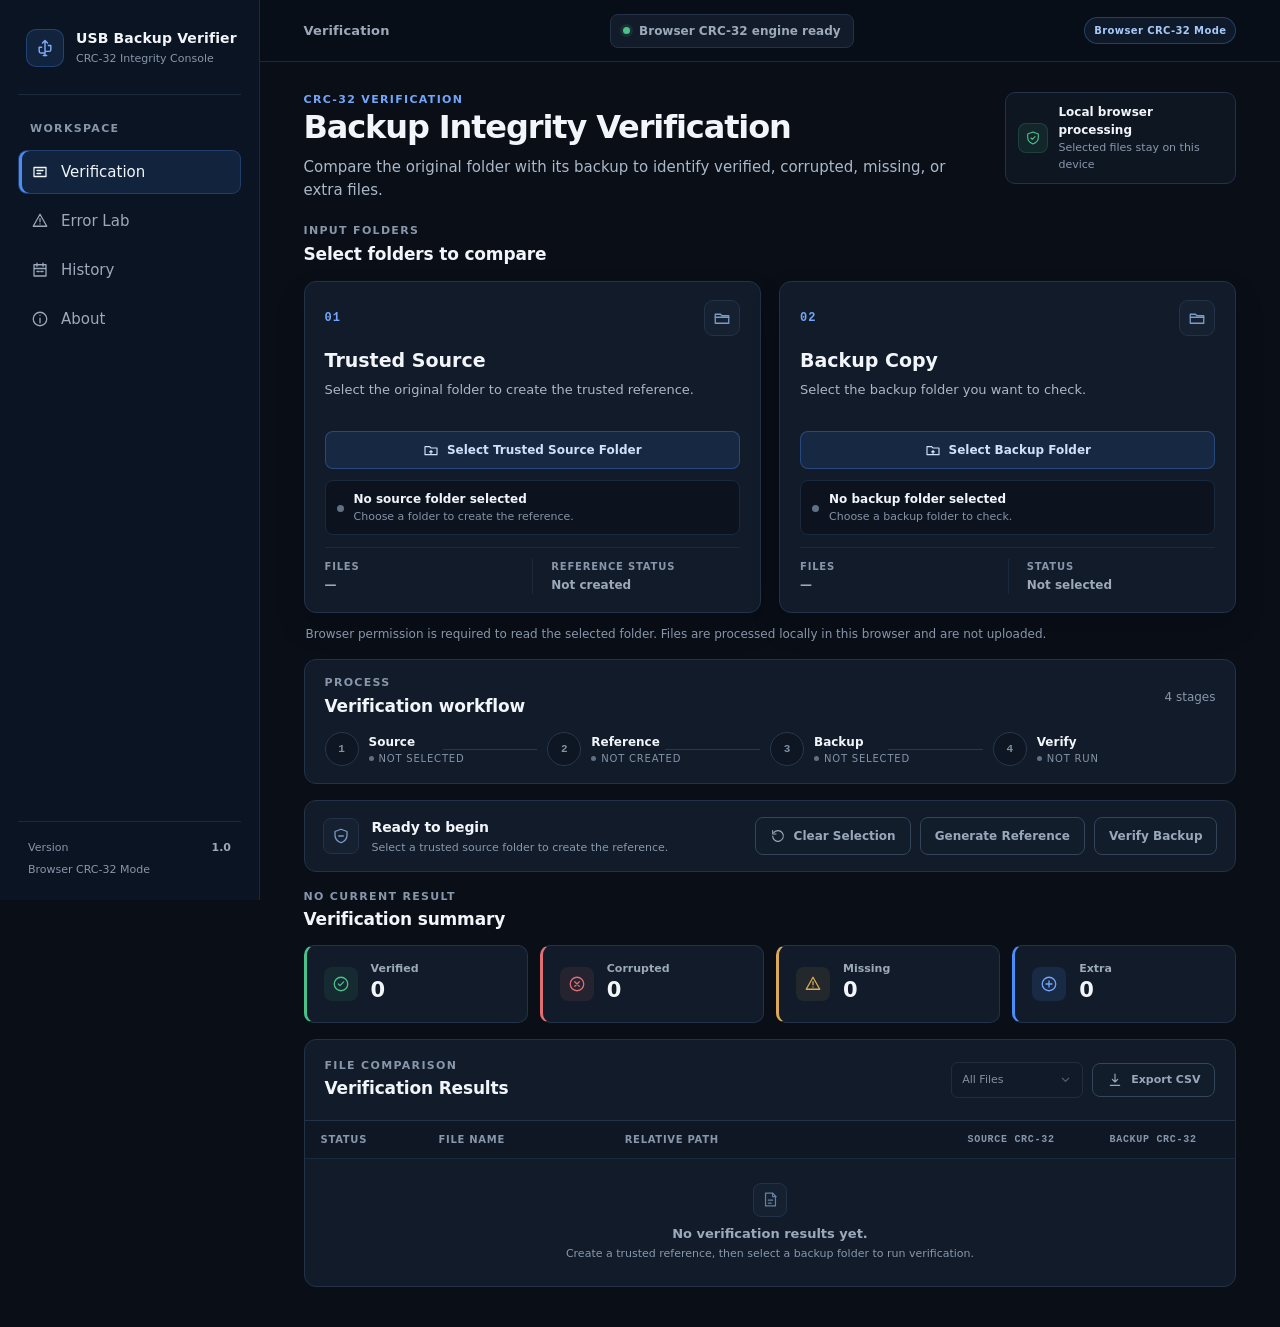
==== commit cac31942: "Enable real folder selection in hosted static site" ====
--- a/CN/static_demo/index.html
+++ b/CN/static_demo/index.html
@@ -3,12 +3,12 @@
 <head>
     <meta charset="utf-8">
     <meta name="viewport" content="width=device-width, initial-scale=1">
-    <meta name="description" content="Browser-based CRC-32 USB backup integrity demonstration.">
+    <meta name="description" content="Browser-based CRC-32 USB backup integrity verification with local folder processing.">
     <title>USB Backup Verifier</title>
     <link rel="icon" href="data:image/svg+xml,%3Csvg xmlns='http://www.w3.org/2000/svg' viewBox='0 0 64 64'%3E%3Crect width='64' height='64' rx='14' fill='%23111b29'/%3E%3Cpath d='M32 14v31m0-31 8 8m-8-8-8 8M22 31h-8v12a6 6 0 0 0 6 6h12m10-22h8v12a6 6 0 0 1-6 6H32' fill='none' stroke='%236da0f5' stroke-width='5' stroke-linecap='round' stroke-linejoin='round'/%3E%3C/svg%3E">
     <link rel="stylesheet" href="css/styles.css">
     <script src="js/crc32.js" defer></script>
-    <script src="js/demo-data.js" defer></script>
+    <script src="js/folder-selection.js" defer></script>
     <script src="js/verification.js" defer></script>
     <script src="js/simulation.js" defer></script>
     <script src="js/error-lab.js" defer></script>
@@ -19,7 +19,7 @@
     <script src="js/verification-results.js" defer></script>
     <script src="js/app.js" defer></script>
 </head>
-<body data-app-mode="demo">
+<body data-app-mode="browser">
     <div class="app-shell">
         <aside class="sidebar" aria-label="Application sidebar">
             <div class="brand-block">
@@ -52,7 +52,7 @@
             </nav>
             <div class="sidebar-meta">
                 <div class="meta-row"><span>Version</span><strong>1.0</strong></div>
-                <p>Hosted Demo Environment</p>
+                <p>Browser CRC-32 Mode</p>
             </div>
         </aside>
 
@@ -63,7 +63,7 @@
                     <span class="status-dot" aria-hidden="true"></span>
                     <span>Checking browser engine</span>
                 </div>
-                <span class="hosted-mode-badge" >Hosted Demo Mode</span>
+                <span class="hosted-mode-badge">Browser CRC-32 Mode</span>
             </header>
 
             <section class="content" id="verification-view" data-view="verification" aria-labelledby="page-title">
@@ -77,7 +77,7 @@
                         <div class="local-processing-icon" aria-hidden="true">
                             <svg viewBox="0 0 24 24"><path d="M12 3 20 6v5c0 5-3.4 8.2-8 10-4.6-1.8-8-5-8-10V6l8-3Z"/><path d="m9 12 2 2 4-4"/></svg>
                         </div>
-                        <div><strong>Hosted Demo Environment</strong><span>Bundled datasets processed in your browser</span></div>
+                        <div><strong>Local browser processing</strong><span>Selected files stay on this device</span></div>
                     </div>
                 </div>
 
@@ -96,17 +96,11 @@
                             </div>
                             <h4>Trusted Source</h4>
                             <p class="folder-description">Select the original folder to create the trusted reference.</p>
-                            <button class="button button-folder" id="select-source-button" type="button" hidden>
+                            <button class="button button-folder" id="select-source-button" type="button">
                                 <svg viewBox="0 0 24 24" aria-hidden="true"><path d="M3 7h7l2 2h9v10H3V7Z"/><path d="M12 13v5m-2-3 2-2 2 2"/></svg>
-                                <span id="select-source-label">Select Source Folder</span>
+                                <span id="select-source-label">Select Trusted Source Folder</span>
                             </button>
-                            <div class="demo-dataset-control" id="source-demo-control" >
-                                <select id="source-demo-select" hidden aria-hidden="true" tabindex="-1"><option value="original_files">Original Files</option></select>
-                                <div class="history-select-picker demo-dataset-picker" id="source-demo-picker">
-                                    <button class="history-picker-trigger" id="source-demo-trigger" type="button" role="combobox" aria-label="Select Demo Source" aria-haspopup="listbox" aria-expanded="false" aria-controls="source-demo-listbox"><span data-picker-value>Original Files</span><svg viewBox="0 0 24 24" aria-hidden="true"><path d="m7 9 5 5 5-5"/></svg></button>
-                                    <div class="history-picker-listbox" id="source-demo-listbox" role="listbox" aria-label="Demo source datasets" hidden></div>
-                                </div>
-                            </div>
+                            <input id="source-folder-input" type="file" webkitdirectory multiple hidden aria-hidden="true" tabindex="-1">
                             <div class="selection-state" role="status" aria-live="polite">
                                 <span class="selection-indicator" aria-hidden="true"></span>
                                 <div><strong id="source-folder-name">No source folder selected</strong><span id="source-selection-detail">Choose a folder to create the reference.</span></div>
@@ -131,20 +125,11 @@
                             </div>
                             <h4>Backup Copy</h4>
                             <p class="folder-description">Select the backup folder you want to check.</p>
-                            <button class="button button-folder" id="select-backup-button" type="button" hidden>
+                            <button class="button button-folder" id="select-backup-button" type="button">
                                 <svg viewBox="0 0 24 24" aria-hidden="true"><path d="M3 7h7l2 2h9v10H3V7Z"/><path d="M12 13v5m-2-3 2-2 2 2"/></svg>
                                 <span id="select-backup-label">Select Backup Folder</span>
                             </button>
-                            <div class="demo-dataset-control" id="backup-demo-control" >
-                                <select id="backup-demo-select" hidden aria-hidden="true" tabindex="-1">
-                                    <option value="" disabled selected>Select Demo Backup</option>
-                                    <option value="backup_clean">Clean Backup</option><option value="backup_corrupted">Corrupted Backup</option><option value="backup_missing">Missing File Backup</option><option value="backup_extra">Extra File Backup</option><option value="backup_mixed">Mixed Issues Backup</option>
-                                </select>
-                                <div class="history-select-picker demo-dataset-picker" id="backup-demo-picker">
-                                    <button class="history-picker-trigger" id="backup-demo-trigger" type="button" role="combobox" aria-label="Select Demo Backup" aria-haspopup="listbox" aria-expanded="false" aria-controls="backup-demo-listbox"><span data-picker-value>Select Demo Backup</span><svg viewBox="0 0 24 24" aria-hidden="true"><path d="m7 9 5 5 5-5"/></svg></button>
-                                    <div class="history-picker-listbox" id="backup-demo-listbox" role="listbox" aria-label="Demo backup datasets" hidden></div>
-                                </div>
-                            </div>
+                            <input id="backup-folder-input" type="file" webkitdirectory multiple hidden aria-hidden="true" tabindex="-1">
                             <div class="selection-state" role="status" aria-live="polite">
                                 <span class="selection-indicator" aria-hidden="true"></span>
                                 <div><strong id="backup-folder-name">No backup folder selected</strong><span id="backup-selection-detail">Choose a backup folder to check.</span></div>
@@ -155,6 +140,7 @@
                             </dl>
                         </article>
                     </div>
+                    <p class="folder-permission-note">Browser permission is required to read the selected folder. Files are processed locally in this browser and are not uploaded.</p>
                 </section>
 
                 <section class="workflow-panel" aria-labelledby="workflow-title">
@@ -314,21 +300,16 @@
                             <span class="lab-step-status" id="lab-backup-status">Not selected</span>
                         </div>
                         <p class="lab-panel-description">Choose a clean backup copy to use as the in-memory simulation baseline.</p>
-                        <button class="button button-folder" id="lab-select-backup-button" type="button" hidden>
+                        <button class="button button-folder" id="lab-select-backup-button" type="button">
                             <svg viewBox="0 0 24 24" aria-hidden="true"><path d="M3 7h7l2 2h9v10H3V7Z"/><path d="M12 13v5m-2-3 2-2 2 2"/></svg>
                             <span id="lab-select-backup-label">Select Backup Folder</span>
                         </button>
-                        <div class="demo-dataset-control" id="lab-demo-control" >
-                            <select id="lab-demo-select" hidden aria-hidden="true" tabindex="-1"><option value="backup_clean">Clean Backup</option></select>
-                            <div class="history-select-picker demo-dataset-picker" id="lab-demo-picker">
-                                <button class="history-picker-trigger" id="lab-demo-trigger" type="button" role="combobox" aria-label="Select Demo Backup" aria-haspopup="listbox" aria-expanded="false" aria-controls="lab-demo-listbox"><span data-picker-value>Clean Backup</span><svg viewBox="0 0 24 24" aria-hidden="true"><path d="m7 9 5 5 5-5"/></svg></button>
-                                <div class="history-picker-listbox" id="lab-demo-listbox" role="listbox" aria-label="Error Lab demo backup datasets" hidden></div>
-                            </div>
-                        </div>
+                        <input id="lab-folder-input" type="file" webkitdirectory multiple hidden aria-hidden="true" tabindex="-1">
                         <div class="selection-state" id="lab-backup-selection" role="status" aria-live="polite">
                             <span class="selection-indicator" aria-hidden="true"></span>
                             <div><strong id="lab-backup-name">No backup folder selected</strong><span id="lab-backup-detail">Choose a backup folder to begin.</span></div>
                         </div>
+                        <p class="folder-permission-note">Browser permission is required to read the selected folder. Files are processed locally in this browser and are not uploaded.</p>
                     </article>
                 </section>
 
@@ -595,11 +576,11 @@
                     <div class="page-heading">
                         <p class="section-kicker">Project Information</p>
                         <h2 id="about-page-title">About USB Backup Verifier</h2>
-                        <p>A browser-based CRC-32 demonstration that compares a bundled trusted source with demo backups and detects changed, missing, or unexpected files.</p>
-                    </div>
-                    <div class="about-version-badge" aria-label="Application version 1.0, hosted static demo">
+                        <p>A browser-based CRC-32 verifier that compares folders you select and detects changed, missing, or unexpected files without uploading them.</p>
+                    </div>
+                    <div class="about-version-badge" aria-label="Application version 1.0, browser CRC-32 mode">
                         <span>Version 1.0</span>
-                        <strong>Hosted static demo</strong>
+                        <strong>Browser CRC-32 mode</strong>
                     </div>
                 </div>
 
@@ -610,7 +591,8 @@
                                 <p class="section-label">What this tool does</p>
                                 <h3 id="about-purpose-title">Backup integrity verification</h3>
                             </div>
-                            <p>The demonstration creates a trusted CRC-32 reference from the bundled source dataset and compares a selected demo backup against it. Each file is classified as Verified, Corrupted, Missing, or Extra.</p>
+                            <p>Select a trusted source and backup folder manually. After browser permission is granted, CRC-32 is calculated locally and each file is classified as Verified, Corrupted, Missing, or Extra.</p>
+                            <p class="about-technical-note">Selected files are read only for this browser session and are not uploaded to a server.</p>
                         </div>
                         <div class="about-status-strip" aria-label="Verification result categories">
                             <span class="about-status status-verified">Verified</span>
@@ -626,9 +608,9 @@
                             <h3 id="about-workflow-title">Four-step workflow</h3>
                         </div>
                         <ol class="about-process-list">
-                            <li><span>01</span><div><strong>Trusted Source</strong><p>Use the bundled original-files dataset.</p></div></li>
+                            <li><span>01</span><div><strong>Trusted Source</strong><p>Select the original folder from this device.</p></div></li>
                             <li><span>02</span><div><strong>Generate Reference</strong><p>Create trusted CRC-32 values.</p></div></li>
-                            <li><span>03</span><div><strong>Select Backup</strong><p>Choose the backup to inspect.</p></div></li>
+                            <li><span>03</span><div><strong>Select Backup</strong><p>Select the backup folder from this device.</p></div></li>
                             <li><span>04</span><div><strong>Verify</strong><p>Compare the backup with the reference.</p></div></li>
                         </ol>
                     </section>
@@ -669,7 +651,7 @@
                                 <li>Verification History</li>
                                 <li>CSV report export</li>
                                 <li>Nested folder support</li>
-                                <li>Hosted demo processing</li>
+                                <li>Private browser-side processing</li>
                             </ul>
                         </section>
                     </div>
--- a/CN/static_demo/css/styles.css
+++ b/CN/static_demo/css/styles.css
@@ -388,6 +388,17 @@
     display: grid;
     grid-template-columns: repeat(2, minmax(0, 1fr));
     gap: 18px;
+}
+
+.folder-permission-note {
+    margin: 12px 2px 0;
+    color: var(--text-muted);
+    font-size: 12px;
+    line-height: 1.5;
+}
+
+#lab-backup-card .folder-permission-note {
+    margin-top: 12px;
 }
 
 .folder-card {
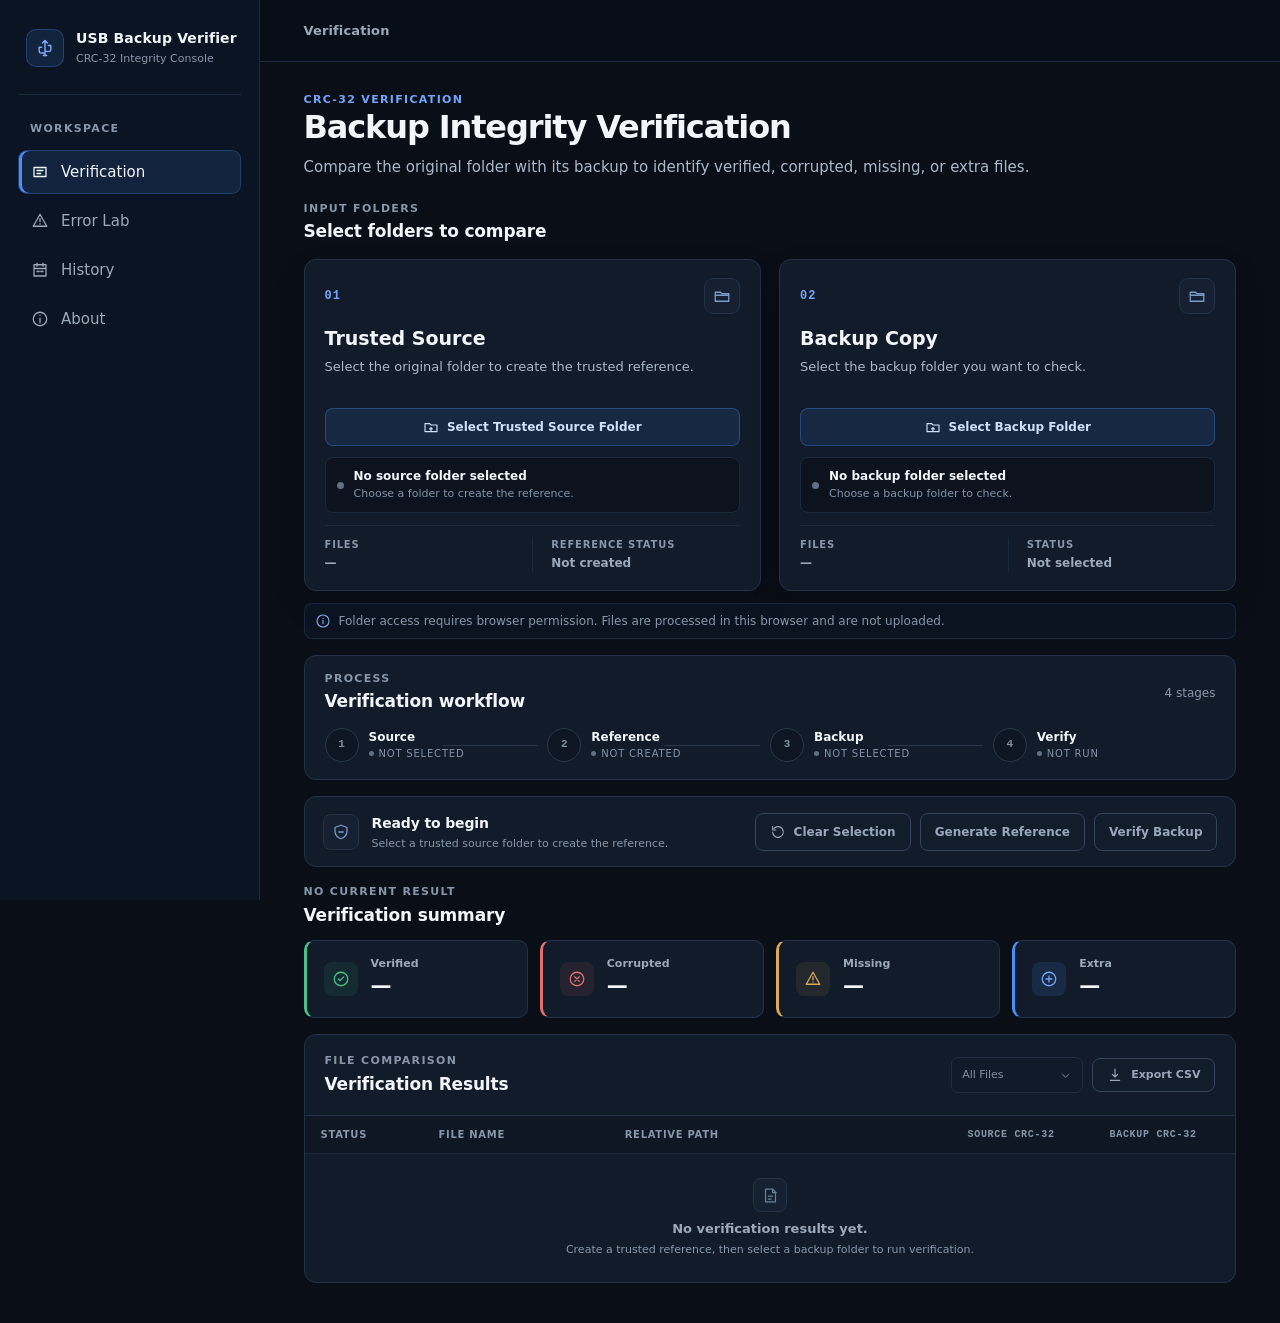
==== commit b9276f9c: "Polish final Verification page UI" ====
--- a/CN/static_demo/index.html
+++ b/CN/static_demo/index.html
@@ -50,20 +50,11 @@
                     <span>About</span>
                 </a>
             </nav>
-            <div class="sidebar-meta">
-                <div class="meta-row"><span>Version</span><strong>1.0</strong></div>
-                <p>Browser CRC-32 Mode</p>
-            </div>
         </aside>
 
         <main class="main-area">
             <header class="topbar">
                 <div class="topbar-context"><h1 id="topbar-page-title">Verification</h1></div>
-                <div class="engine-status" id="engine-status" role="status" aria-live="polite">
-                    <span class="status-dot" aria-hidden="true"></span>
-                    <span>Checking browser engine</span>
-                </div>
-                <span class="hosted-mode-badge">Browser CRC-32 Mode</span>
             </header>
 
             <section class="content" id="verification-view" data-view="verification" aria-labelledby="page-title">
@@ -72,12 +63,6 @@
                         <p class="section-kicker">CRC-32 Verification</p>
                         <h2 id="page-title">Backup Integrity Verification</h2>
                         <p>Compare the original folder with its backup to identify verified, corrupted, missing, or extra files.</p>
-                    </div>
-                    <div class="local-processing" aria-label="Processing environment information">
-                        <div class="local-processing-icon" aria-hidden="true">
-                            <svg viewBox="0 0 24 24"><path d="M12 3 20 6v5c0 5-3.4 8.2-8 10-4.6-1.8-8-5-8-10V6l8-3Z"/><path d="m9 12 2 2 4-4"/></svg>
-                        </div>
-                        <div><strong>Local browser processing</strong><span>Selected files stay on this device</span></div>
                     </div>
                 </div>
 
@@ -140,7 +125,10 @@
                             </dl>
                         </article>
                     </div>
-                    <p class="folder-permission-note">Browser permission is required to read the selected folder. Files are processed locally in this browser and are not uploaded.</p>
+                    <div class="folder-permission-note" role="note">
+                        <svg viewBox="0 0 24 24" aria-hidden="true"><circle cx="12" cy="12" r="9"/><path d="M12 11v5m0-8v.01"/></svg>
+                        <p>Folder access requires browser permission. Files are processed in this browser and are not uploaded.</p>
+                    </div>
                 </section>
 
                 <section class="workflow-panel" aria-labelledby="workflow-title">
@@ -196,19 +184,19 @@
                     <div class="summary-grid">
                         <article class="summary-card summary-verified">
                             <div class="summary-icon" aria-hidden="true"><svg viewBox="0 0 24 24"><circle cx="12" cy="12" r="9"/><path d="m8.5 12 2.2 2.2 4.8-5"/></svg></div>
-                            <div><span>Verified</span><strong id="summary-verified-count">0</strong></div>
+                            <div><span>Verified</span><strong id="summary-verified-count">—</strong></div>
                         </article>
                         <article class="summary-card summary-corrupted">
                             <div class="summary-icon" aria-hidden="true"><svg viewBox="0 0 24 24"><circle cx="12" cy="12" r="9"/><path d="m9 9 6 6m0-6-6 6"/></svg></div>
-                            <div><span>Corrupted</span><strong id="summary-corrupted-count">0</strong></div>
+                            <div><span>Corrupted</span><strong id="summary-corrupted-count">—</strong></div>
                         </article>
                         <article class="summary-card summary-missing">
                             <div class="summary-icon" aria-hidden="true"><svg viewBox="0 0 24 24"><path d="m12 3 9 16H3L12 3Z"/><path d="M12 9v4m0 3v.01"/></svg></div>
-                            <div><span>Missing</span><strong id="summary-missing-count">0</strong></div>
+                            <div><span>Missing</span><strong id="summary-missing-count">—</strong></div>
                         </article>
                         <article class="summary-card summary-extra">
                             <div class="summary-icon" aria-hidden="true"><svg viewBox="0 0 24 24"><circle cx="12" cy="12" r="9"/><path d="M12 8v8m-4-4h8"/></svg></div>
-                            <div><span>Extra</span><strong id="summary-extra-count">0</strong></div>
+                            <div><span>Extra</span><strong id="summary-extra-count">—</strong></div>
                         </article>
                     </div>
                 </section>
--- a/CN/static_demo/css/styles.css
+++ b/CN/static_demo/css/styles.css
@@ -396,6 +396,30 @@
     font-size: 12px;
     line-height: 1.5;
 }
+
+#verification-view .folder-permission-note {
+    display: flex;
+    align-items: center;
+    gap: 8px;
+    margin: 12px 0 0;
+    padding: 8px 10px;
+    background: rgba(75, 141, 248, 0.05);
+    border: 1px solid rgba(75, 141, 248, 0.16);
+    border-radius: 8px;
+}
+
+#verification-view .folder-permission-note svg {
+    width: 16px;
+    height: 16px;
+    flex: 0 0 16px;
+    fill: none;
+    stroke: #7fa8e6;
+    stroke-width: 1.7;
+    stroke-linecap: round;
+    stroke-linejoin: round;
+}
+
+#verification-view .folder-permission-note p { margin: 0; }
 
 #lab-backup-card .folder-permission-note {
     margin-top: 12px;
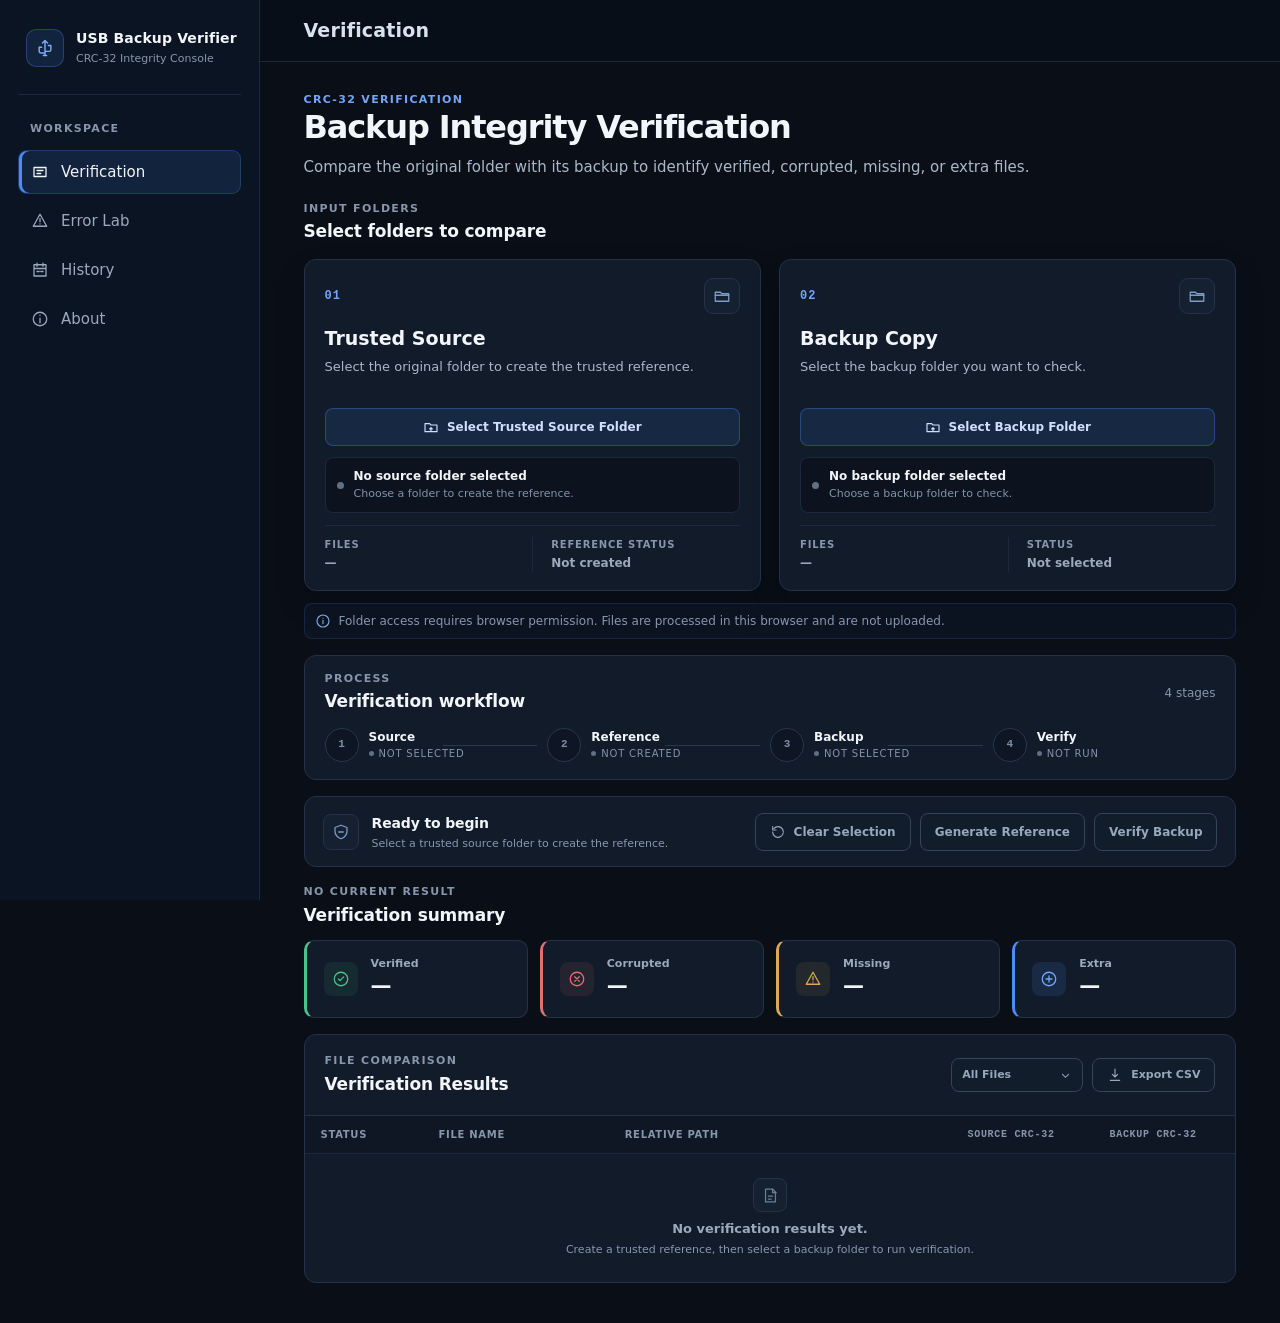
==== commit b09e854b: "Polish final Error Lab and History UI" ====
--- a/CN/static_demo/index.html
+++ b/CN/static_demo/index.html
@@ -297,7 +297,10 @@
                             <span class="selection-indicator" aria-hidden="true"></span>
                             <div><strong id="lab-backup-name">No backup folder selected</strong><span id="lab-backup-detail">Choose a backup folder to begin.</span></div>
                         </div>
-                        <p class="folder-permission-note">Browser permission is required to read the selected folder. Files are processed locally in this browser and are not uploaded.</p>
+                        <div class="folder-permission-note" role="note">
+                            <svg viewBox="0 0 24 24" aria-hidden="true"><circle cx="12" cy="12" r="9"/><path d="M12 11v5m0-8v.01"/></svg>
+                            <p>Folder access requires browser permission. Files are processed in this browser and are not uploaded.</p>
+                        </div>
                     </article>
                 </section>
 
@@ -351,7 +354,7 @@
                         <div><p class="section-label">Step 03</p><h3 id="lab-target-title">Choose target file</h3></div>
                         <span class="lab-step-status" id="lab-target-status">Not ready</span>
                     </div>
-                    <p class="lab-panel-description" id="lab-target-help">Complete Steps 01 and 02 first.</p>
+                    <p class="lab-panel-description" id="lab-target-help">Complete the reference setup, Step 01, and Step 02 first.</p>
                     <div id="lab-target-control">
                         <label class="select-label" id="lab-target-label" for="lab-target-trigger">Relative file path</label>
                         <select class="lab-select" id="lab-target-select" disabled hidden>
@@ -427,12 +430,6 @@
                         <p class="section-kicker">Verification Records</p>
                         <h2 id="history-page-title">Verification History</h2>
                         <p>Review previous backup integrity checks and inspect detected differences.</p>
-                    </div>
-                    <div class="local-processing" aria-label="History storage information">
-                        <div class="local-processing-icon" aria-hidden="true">
-                            <svg viewBox="0 0 24 24"><path d="M4 5h16v15H4zM8 3v4m8-4v4M4 10h16"/><path d="M8 14h3m2 0h3m-8 3h3"/></svg>
-                        </div>
-                        <div><strong>Local browser history</strong><span>Stored on this device</span></div>
                     </div>
                 </div>
 
--- a/CN/static_demo/css/styles.css
+++ b/CN/static_demo/css/styles.css
@@ -217,8 +217,8 @@
 
 .topbar h1 {
     margin: 0;
-    color: var(--text-secondary);
-    font-size: 13px;
+    color: #d8e2ef;
+    font-size: 19px;
     font-weight: 650;
     letter-spacing: 0.01em;
 }
@@ -391,13 +391,6 @@
 }
 
 .folder-permission-note {
-    margin: 12px 2px 0;
-    color: var(--text-muted);
-    font-size: 12px;
-    line-height: 1.5;
-}
-
-#verification-view .folder-permission-note {
     display: flex;
     align-items: center;
     gap: 8px;
@@ -406,9 +399,12 @@
     background: rgba(75, 141, 248, 0.05);
     border: 1px solid rgba(75, 141, 248, 0.16);
     border-radius: 8px;
-}
-
-#verification-view .folder-permission-note svg {
+    color: var(--text-muted);
+    font-size: 12px;
+    line-height: 1.5;
+}
+
+.folder-permission-note svg {
     width: 16px;
     height: 16px;
     flex: 0 0 16px;
@@ -419,7 +415,7 @@
     stroke-linejoin: round;
 }
 
-#verification-view .folder-permission-note p { margin: 0; }
+.folder-permission-note p { margin: 0; }
 
 #lab-backup-card .folder-permission-note {
     margin-top: 12px;
@@ -839,7 +835,26 @@
 .results-controls { display: flex; align-items: center; gap: 9px; }
 .verification-results-picker,
 .verification-results-picker .history-picker-trigger { min-width: 132px; }
-.verification-results-picker .history-picker-trigger:disabled { cursor: not-allowed; opacity: 0.58; }
+.verification-results-picker .history-picker-trigger {
+    min-height: 34px;
+    color: var(--text-secondary);
+    background: transparent;
+    border-color: var(--border);
+    border-radius: 8px;
+    font-size: 11px;
+    font-weight: 650;
+}
+.verification-results-picker .history-picker-trigger:hover:not(:disabled) {
+    background: var(--surface-hover);
+    border-color: #38506f;
+}
+.verification-results-picker .history-picker-trigger:disabled {
+    color: #98a7ba;
+    background: #121d2b;
+    border-color: #34445a;
+    cursor: not-allowed;
+    opacity: 1;
+}
 .button-small { min-height: 34px; font-size: 11px; }
 
 .table-wrap {
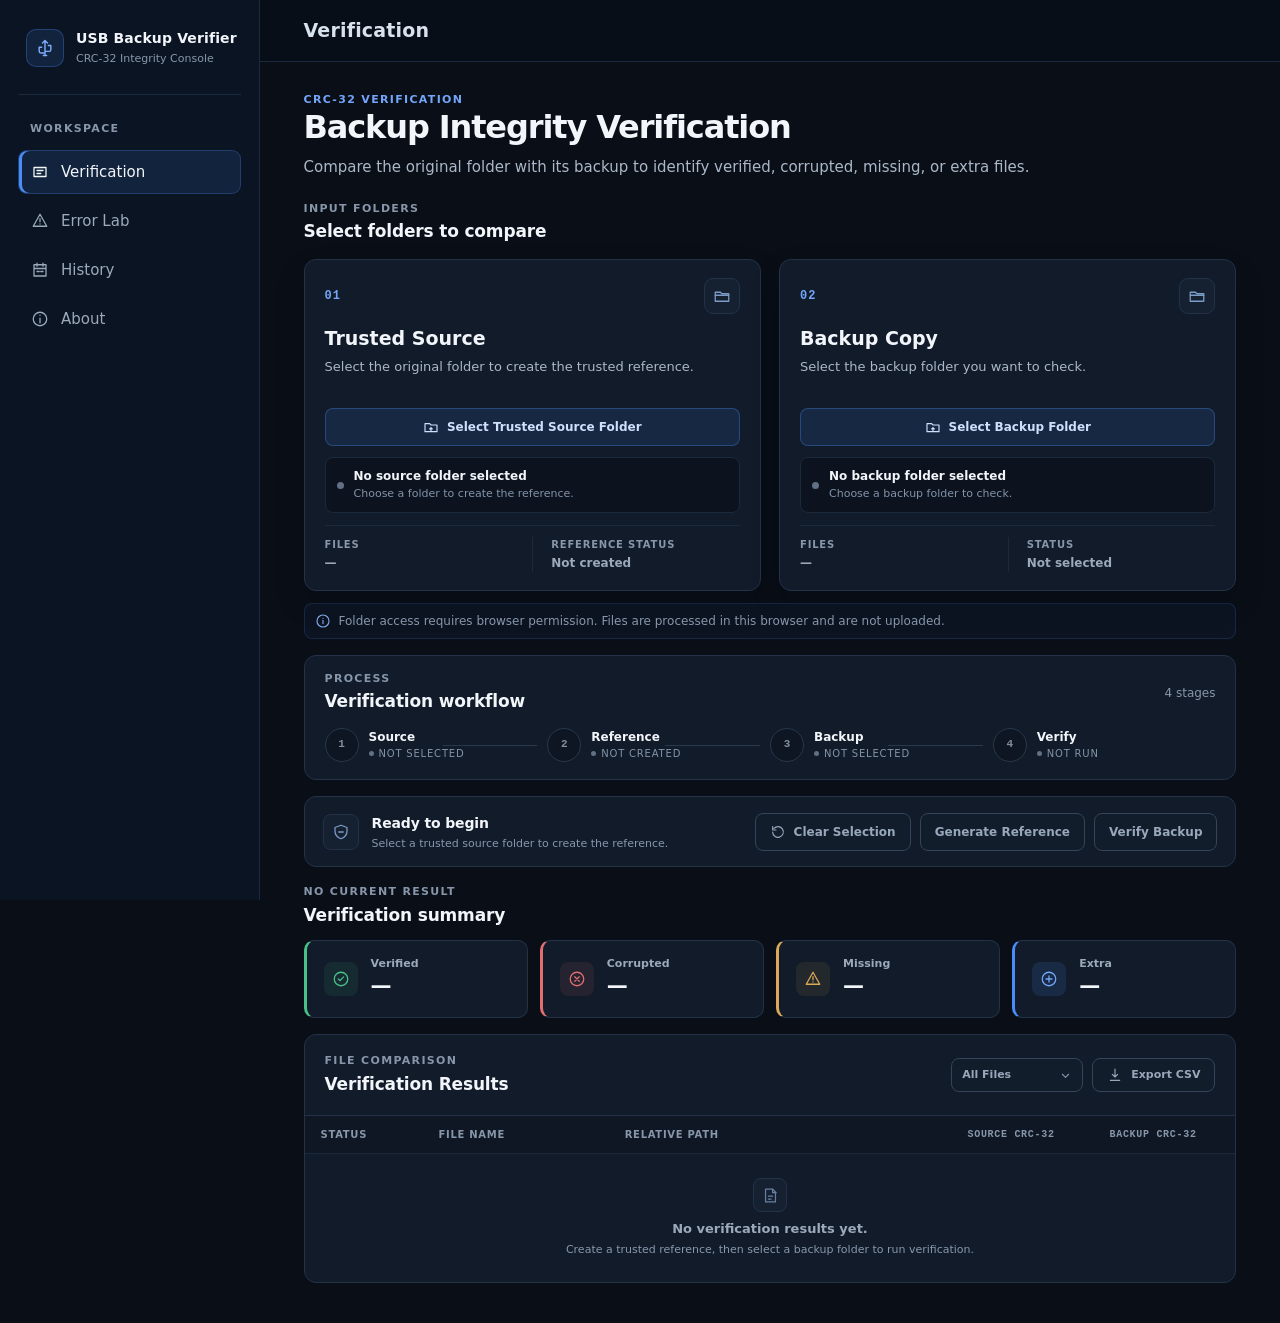
==== commit 6821b240: "Polish final About page" ====
--- a/CN/static_demo/index.html
+++ b/CN/static_demo/index.html
@@ -563,10 +563,6 @@
                         <h2 id="about-page-title">About USB Backup Verifier</h2>
                         <p>A browser-based CRC-32 verifier that compares folders you select and detects changed, missing, or unexpected files without uploading them.</p>
                     </div>
-                    <div class="about-version-badge" aria-label="Application version 1.0, browser CRC-32 mode">
-                        <span>Version 1.0</span>
-                        <strong>Browser CRC-32 mode</strong>
-                    </div>
                 </div>
 
                 <div class="about-layout">
@@ -577,7 +573,7 @@
                                 <h3 id="about-purpose-title">Backup integrity verification</h3>
                             </div>
                             <p>Select a trusted source and backup folder manually. After browser permission is granted, CRC-32 is calculated locally and each file is classified as Verified, Corrupted, Missing, or Extra.</p>
-                            <p class="about-technical-note">Selected files are read only for this browser session and are not uploaded to a server.</p>
+                            <p class="about-technical-note">Selected files are processed only in this browser session and are not uploaded to a server.</p>
                         </div>
                         <div class="about-status-strip" aria-label="Verification result categories">
                             <span class="about-status status-verified">Verified</span>
@@ -644,7 +640,7 @@
                     <section class="about-panel about-lab-info" aria-labelledby="about-lab-title">
                         <div>
                             <div class="about-section-heading"><p class="section-label">Controlled demonstration</p><h3 id="about-lab-title">Error Simulation Lab</h3></div>
-                            <p>Demonstrates controlled file changes so CRC-32 detection can be tested without modifying the original files.</p>
+                            <p>Demonstrates controlled file changes so CRC-32 detection can be tested without modifying the selected source or backup files.</p>
                         </div>
                         <ul class="about-simulation-list" aria-label="Available error simulations">
                             <li>Modify Byte</li><li>Append Data</li><li>Truncate File</li><li>Remove File</li><li>Add Extra File</li>
